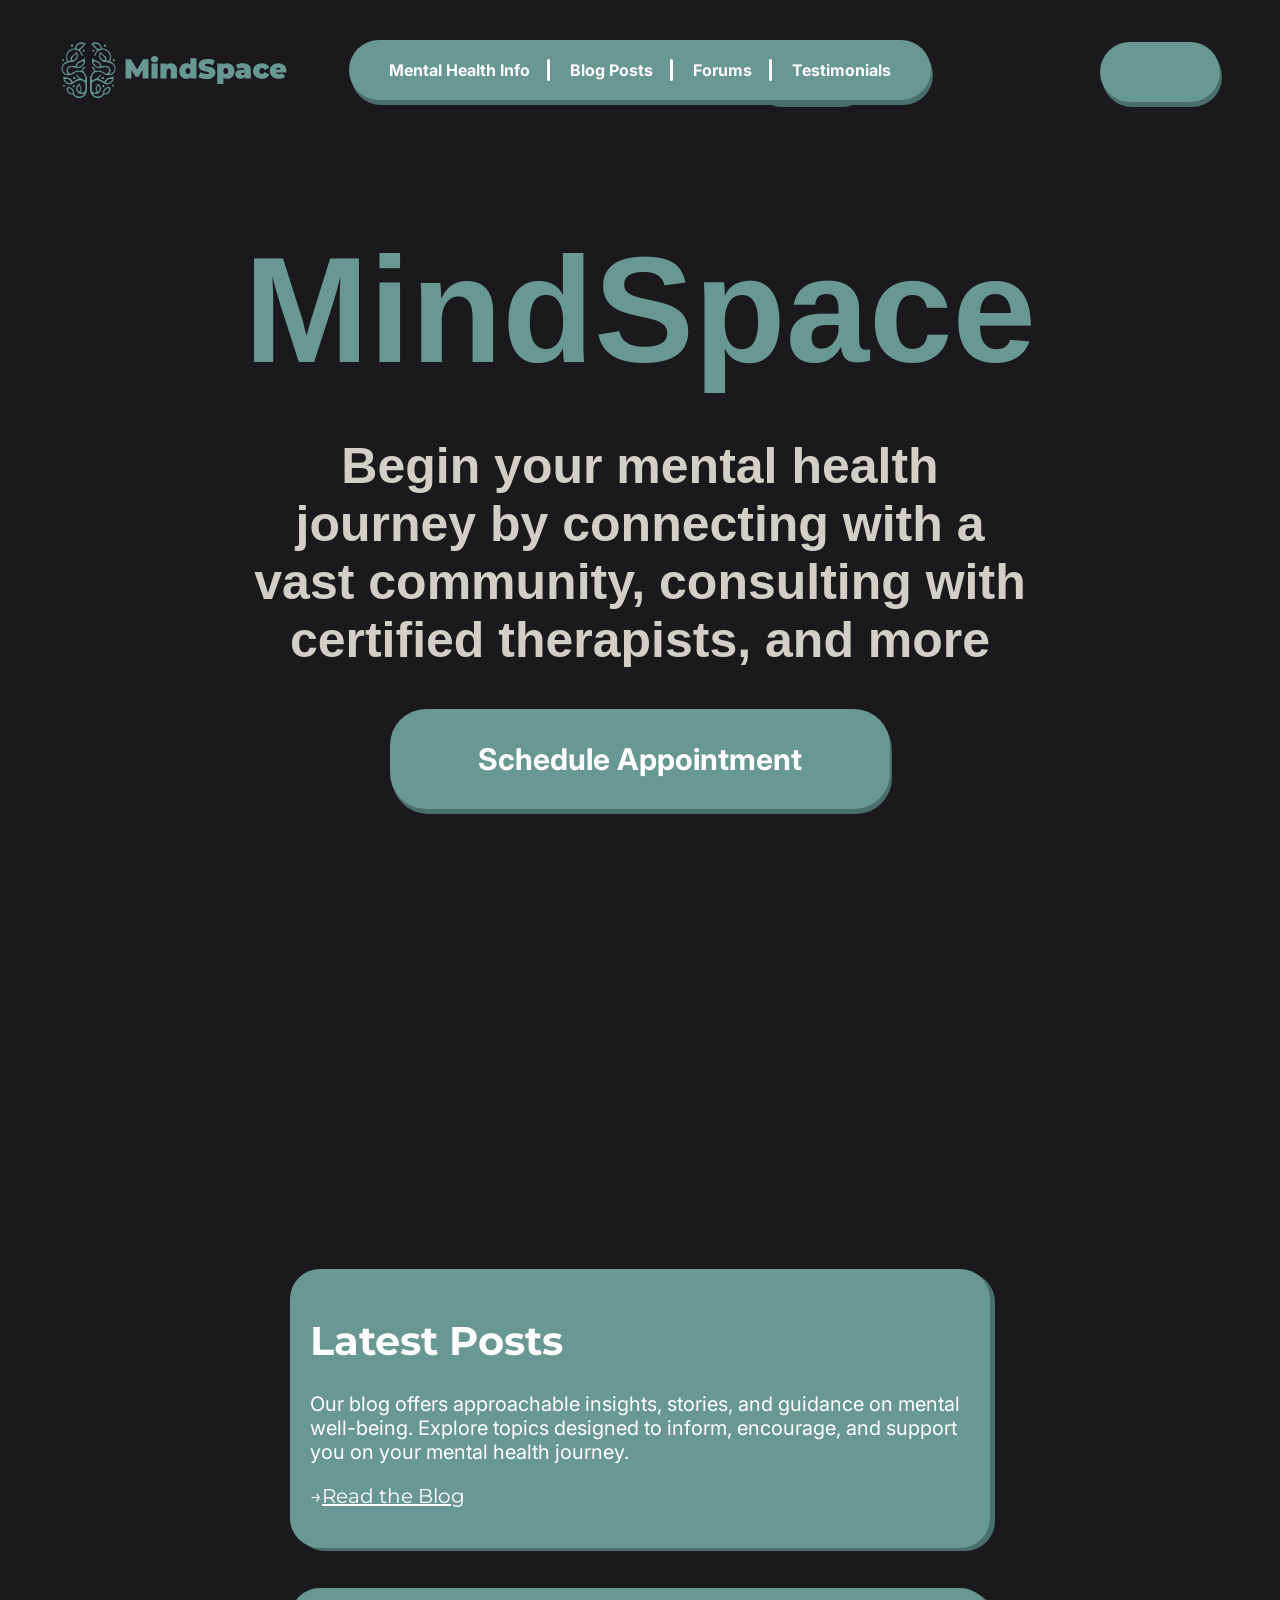
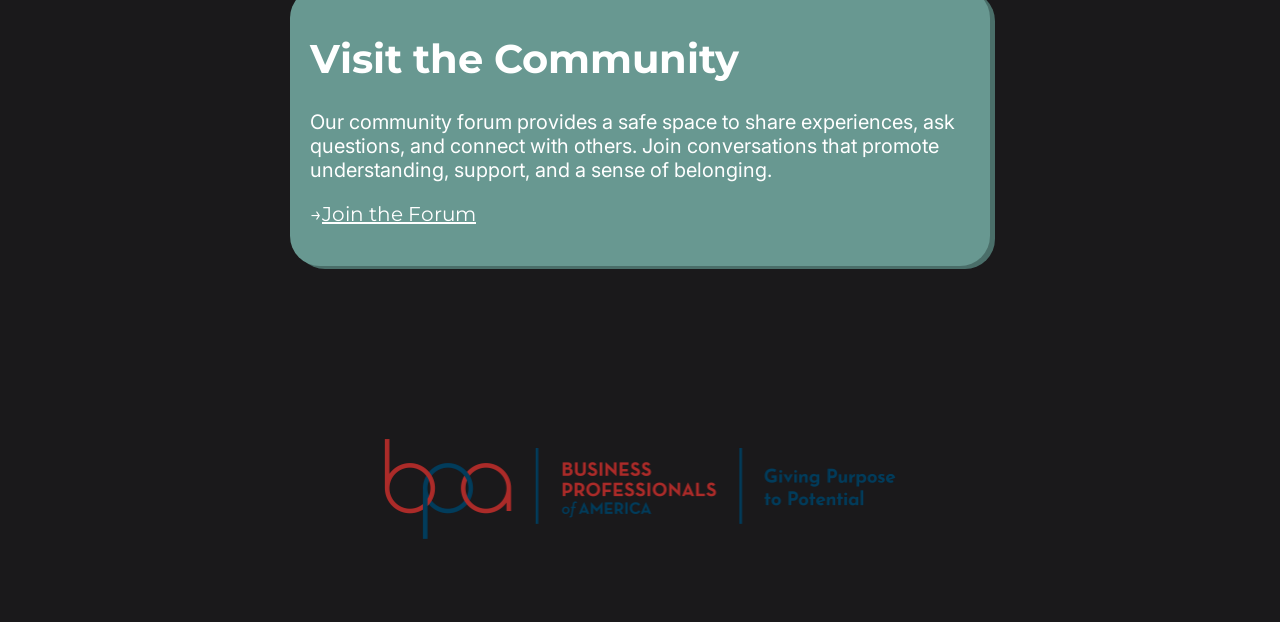
==== index.html @ 82e60f38 "Finished Website" ====
<!DOCTYPE html>
<html lang="en">
<head>
    <meta charset="UTF-8">
    <title id>MindSpace</title>
    <link rel="icon" href="assets/mindspace-logo.PNG" type="image/png">
    <link rel="stylesheet" href="css/theme.css">
    <link rel="stylesheet" href="css/main.css">
<link rel="preconnect" href="https://fonts.googleapis.com">
<link rel="preconnect" href="https://fonts.gstatic.com" crossorigin>
<link href="https://fonts.googleapis.com/css2?family=Inter:ital,opsz,wght@0,14..32,100..900;1,14..32,100..900&family=Montserrat:ital,wght@0,100..900;1,100..900&display=swap" rel="stylesheet">
</head>
<body>
    <header>
    <div class="header-wrapper">
        <div class="logo-wrapper">
        <a class="logo" href="index.html" ><img src="assets/logo-withtname.svg"></a>
        </div>
        <div class="nav-wrapper">
            <nav class="navbar">
                <ul>
                    <li><a href="pages/mental-health-info.html">Mental Health Info</a></li>
                    <li><a href="pages/blogs.html">Blog Posts</a></li>
                    <li><a href="pages/forums.html">Forums</a></li>
                    <li><a href="pages/testimonials.html">Testimonials</a></li>
                </ul>
            </nav>
        </div>
        <div class="login-btn-wrapper">
            <a href="pages/login.html" class="login-direct">Login</a>
        </div>
        <div class="login-btn-wrapper">
        </div>
        <div class="hamburger">
            <span></span>
            <span></span>
            <span></span>
        </div>
        <div class="overlay-menu">
            <ul>
                <li><a href="pages/mental-health-info.html">Mental Health Info</a></li>
                <li><a href="pages/blogs.html">Blog Posts</a></li>
                <li><a href="pages/forums.html">Forums</a></li>
                <li><a href="pages/testimonials.html">Testimonials</a></li>
            </ul>
        </div>
    </div>
    </header>
</body>
<div class="hero">
    <h1 class="cname obj">
        MindSpace
    </h1>
    <h3 class ="obj" id="description1">
        Begin your mental health journey by connecting with a vast community, consulting with certified therapists, and more
    </h3>
    <div class="schedule-wrapper obj">
        <a href="pages/schedule.html" class="schedule-button">Schedule Appointment</a>
    </div>
    <div class="additionalinfo">
        <div class="box obj">
            <h1 class="hpbox-header">
                Latest Posts
            </h1>
            <p class="hpbox-text">
                Our blog offers approachable insights, stories, and guidance on mental well-being. Explore topics designed to inform, encourage, and support you on your mental health journey.
            </p>
            <p class="hpbox-linkmsg">
                →<a class="hpbox-link" href="pages/blogs.html">Read the Blog</a>
            </p>
        </div>
        <div class="box obj">
            <h1 class="hpbox-header">
                Visit the Community
            </h1>
            <p class="hpbox-text">
                Our community forum provides a safe space to share experiences, ask questions, and connect with others. Join conversations that promote understanding, support, and a sense of belonging.            </p>
            <p class="hpbox-linkmsg">
                →<a class="hpbox-link" href="pages/forums.html">Join the Forum</a>
            </p>
        </div>
    </div>
    <img id="bpalogo" src="assets/bpalogo.png">
</div>
<script src="js/smooth-scroll.js">
</script>

</html>
---- css/theme.css ----
:root{
    --primary-color: #689891;
    --secondary-color: #4a6e69;
    --black: #1a191b;
    --white: #ffffff;
    --grey: #d1cfc6;
}

:root{
    --font-main: 'Montserrat', sans-serif;
    --font-secondary: 'Inter', sans-serif;
}
---- css/main.css ----
.overlay-menu{
    display:none;
}
html {
    scroll-behavior: smooth;
    -webkit-overflow-scrolling: touch;
}

.hamburger{
    display:none;
}
body {
    background-color: #1a191b;
    margin: 0;
    padding: 0;
}
.header-wrapper{
    align-content: center;
    align-items: center;
    justify-content: space-between;
    display: flex;
    margin: 40px 60px;
}
.nav-wrapper{
    width: fit-content;
}
.login-btn-wrapper{
    display:flex;
    flex-wrap: wrap;
    background: #689891;
    box-shadow: #4a6e69 2px 5px;
    border-radius: 36px;
    border: none;
    font-family: "Inter", sans-serif;
    font-weight: Bold;
    align-content: center;
    justify-content: center;
    font-size: 15px;
    height: 60px;
    width: 120px;
}
.login-direct{
    display: inline;
    text-decoration: none;
    color: white;
    align-items: center;
}
.navbar ul li:not(:last-child)::after {
    content: "";
    position: absolute;
    right: 0;
    top: 50%;
    transform: translateY(-50%);
    height: 22px;
    width: 3px;
    background-color: white;
    border-radius: 2px;
}
.navbar{
    background: #689891;
    position: fixed;
    left: 50%; 
    top: 40px;
    transform: translatex(-50%);
    border-radius: 36px;
    box-shadow: #4a6e69 2px 5px;
    height: 60px;
    align-content: center;
}
.navbar ul {
    display: flex;
    list-style: none;
    gap: 0;  
    padding: 0 20px;                
}
.navbar ul li a {
    text-decoration: none;
    color: white;
    font-family: "Inter", sans-serif;
    font-style: normal;
    font-weight: Bold;
    transition: color 0.3s ease;
}
.navbar ul li {
    position: relative;
    padding: 0 20px; /* spacing between text & divider */
}
.navbar ul li a:hover {
    color: white;             
}

.overlay-menu ul li {
    opacity: 0;
    transform: translateY(20px);
    transition: all 0.3s ease;
}

.overlay-menu.active ul li {
    opacity: 1;
    transform: translateY(0);
}

.overlay-menu.active ul li:nth-child(1) { transition-delay: 0.1s; }
.overlay-menu.active ul li:nth-child(2) { transition-delay: 0.2s; }
.overlay-menu.active ul li:nth-child(3) { transition-delay: 0.3s; }
.overlay-menu.active ul li:nth-child(4) { transition-delay: 0.4s; }
.overlay-menu.active ul li:nth-child(5) { transition-delay: 0.5s; }
.overlay-menu.active ul li:nth-child(6) { transition-delay: 0.6s; }

.logo-wrapper{
    display: flex;
}
.logo img{
    display: inline;
    width: fit-content;
    height: 60px;
    left: 10px;
    z-index: 1000;
}
p{
    color: white;
    font-family: "Inter", sans-serif;
}
.hero{
    margin: 100px 250px 50px;
    text-align: center;
    justify-content: center;
    display: flex;
    flex-direction: column;
    align-items: center;

}
.cname{
    font-family: "Montserrat", sans-serif;
    color:#689891;
    font-size: 150px;
    margin: 20px 0;
}

#description1{
    font-family: "Montserrat", sans-serif;
    color:#d1cfc6;
    font-size: 50px;
    margin: 20px 0;
}
.schedule-wrapper{
    display:flex;    
    flex-wrap: wrap;
    background: #689891;
    box-shadow: #4a6e69 2px 5px;
    border-radius: 36px;
    margin: 20px 0;
    border: none;
    font-family: "Inter", sans-serif;
    font-weight: Bold;
    align-content: center;
    justify-content: center;
    font-size: 30px;
    height: 100px;
    width: 500px;
}
.schedule-button{
    display: inline;
    text-decoration: none;
    color: white;
    align-items: center;
}










#login{
    display: flex;
    justify-content: center;
    align-items: center;
    height: 100vh;
}
.login-wrapper{
    width: fit-content;
    height: fit-content;
    padding: 30px 50px 50px 50px;
    background-color: #292929;
    border-radius: 36px;
    box-shadow: black 5px 4px;
    display:flex;
    flex-direction: column;
    justify-content: center;
    align-items: center;
  /* ← STACKS everything vertically */
}
.backbutton-wrapper{
    display:flex;
    width: 100%;
    align-items: center;
    justify-content: flex-start;
    color: white;}
.back-btn{
    background: none;
    border: none;
    color: white;
    font-family: "Montserrat", sans-serif;
    font-weight:bolder;
    font-size: 20px;
    align-items: center;
    display:inline-flex;
    gap: 5px;
}
.login-arrow{
    color:green;
    background-color: transparent;
    border: none;
}

#wlcmsg{
    color:white;
    font-family: "Montserrat", sans-serif;
    font-weight: 900;
    font-optical-sizing: auto;
    font-weight: 900;
    font-style: normal;
    font-size: 60px;
    margin: 0;
    color:white;
}
.info{
    display:flex;
    flex-direction: column;
    align-items: center;
    margin: 0 0 10px 0;
}
.info p{
    font-family: "Montserrat", sans-serif;
    color:white;
    font-size: 20px;
    font-weight: normal;
    margin: 0;
}
.info a{
    text-decoration: none;
    font-family: "Montserrat", sans-serif;
    color:white;
}
.info a:hover{
    color: #689891;
}

.login-logo{
    width: 160px;        /* size of your black square */
    height: 160px;
    background:#202020;
    display: flex;
    justify-content: center;
    align-items: center;
    border-radius: 12px;    /* optional, remove for a perfect square */
    margin: 0 0;
}
#login-logo{
    width: 80%; 
}
.textbox{
    color: white;
    background-color:#1a191b;
    border: 0.5px solid white;
    font-size: 12px;
    margin: 10px 0;
    width:360px;
    border-radius: 20px;
    padding: 20px;
}
.text-fields{
}
.login-button{
    width: 100%;
}
.login-btn{
    margin: 10px 0 20px 0;
    border: none;
    background-color:#689891;
    font-family: "Montserrat", sans-serif;
    color: white;
    font-weight: Bold;
    font-size: 20px;
    padding: 15px 20px;
    width: 400px;
    border-radius: 20px;
}
.login-options{
    display:flex;
    width: 60px;     /* container stays stable */
    height: 60px;
    gap: 20px;
    justify-content: center;
    align-items: center;
    margin: 5px 0;
}
.login-option-img {
    background-color: #1a191b;
    
    padding: 20px;
    display:flex;  /* perfect size */
    height: fit-content;
    border: 0.5px solid white;
    cursor: pointer;
    transition: transform .2s;
    width: 80px;     /* ← consistent icon size */
    height: 30px;  
    object-fit: contain;
    border-radius:20px;
}

.login-option-img:hover {
    transform: scale(1.1);
}
.cname{
    font-family: "Monsterrat", sans-serif;
    color:#689891;
    font-size: 150px;
    margin: 20px 0;
}

#description1{
    font-family: "Monsterrat", sans-serif;
    color:#d1cfc6;
    font-size: 50px;
    margin: 20px 0;
}
.schedule-wrapper{
    display:flex;    
    flex-wrap: wrap;
    background: #689891;
    box-shadow: #4a6e69 2px 5px;
    border-radius: 36px;
    margin: 20px 0;
    border: none;
    font-family: "Inter", sans-serif;
    font-weight: Bold;
    align-content: center;
    justify-content: center;
    font-size: 30px;
    height: 100px;
    width: 500px;
}
.schedule-button{
    display: inline;
    text-decoration: none;
    color: white;
    align-items: center;
}










.disorder{
    display: flex;
    justify-content: center;
    position: relative;
    align-items: center;
    width: 100%;
    margin: 20px 0 50px 0;
    overflow: hidden;
}
.disorder-wrapper{
    display: none;
    pointer-events: none;
    opacity: 0;
    background: #689891;
    box-shadow: #4a6e69 2px 5px;
    border-radius: 36px;
    padding: 40px 60px;
    max-width: 900px;
    min-width: 500px;
    transform: translateY(20px);
    transition: opacity 1s ease, transform 0.6s ease;
    position: absolute;
}
.disorder-wrapper h1{
    font-family: "Monsterrat", sans-serif;
    font-weight: 400;
    color: #ffffff;
    font-size: 60px;
    text-align: center;
    margin:0;
    text-shadow:#4a6e69 5px 3px;
}
.disorder-wrapper p{
    font-family: "Inter", sans-serif;
    font-weight: Bold;
    font-size: 30px;
    text-shadow:#4a6e69 2px 1px;
}

.disorder-wrapper.active {
    display: block;
    opacity: 1;
    transform: translateY(0);
    pointer-events: none;
    position: relative; /* bring active box into normal flow */
}



.navigation-disorder{
    display:flex;
    flex-direction: column;
    align-items: center; 
    margin: 0 120px 0 0;
}

.arrow {
    display: inline;
    font-size: 150px;
    cursor: pointer;
    user-select: none;
    padding: 20px;
    color: #4a6e69;
}
.arrow:hover {
    color: #ffffff;
}
.dots {
    display: flex;
    flex-direction: column; /* stack vertically */
    align-items: center;
    gap: 15px;              /* space between dots */
}


.dot {
    width: 30px;
    height: 30px;
    background: gray;
    display: inline-block;
    border-radius: 50%;
    margin: 5px;
    transition: background 0.3s ease;
    cursor: pointer;
}

.dot.active {
    background: white;
}
.arrow {
    cursor: pointer;
    user-select: none;
}
.Bold{
    font-weight: Bold;
}
.cname{
    font-family: "Monsterrat", sans-serif;
    color:#689891;
    font-size: 150px;
    margin: 20px 0;
}

#description1{
    font-family: "Monsterrat", sans-serif;
    color:#d1cfc6;
    font-size: 50px;
    margin: 20px 0;
}
.schedule-wrapper{
    display:flex;    
    flex-wrap: wrap;
    background: #689891;
    box-shadow: #4a6e69 2px 5px;
    border-radius: 36px;
    margin: 20px 0;
    border: none;
    font-family: "Inter", sans-serif;
    font-weight: Bold;
    align-content: center;
    justify-content: center;
    font-size: 30px;
    height: 100px;
    width: 500px;
}
.schedule-button{
    display: inline;
    text-decoration: none;
    color: white;
    align-items: center;
}
.box{
    background: var(--primary-color);
    box-shadow: 5px 3px var(--secondary-color);
    border-radius: 30px;
    padding: 20px;
    margin: 40px;
}
.additionalinfo{
    margin-top: 400px;
    margin-bottom: 100px
}
.hpbox-header{
    color: var(--white);
    font-family: var(--font-main);
    font-size: 40px;
    text-align: left;
}
.hpbox-text{
    color: var(--white);
    font-family: var(--font-secondary);
    font-size: 20px;
    text-align: left;
}
.hpbox-linkmsg{
    color: var(--white);
    font-family: var(--font-main);
    font-size: 20px;
    text-align: left;
}
.hpbox-link{
    text-decoration: underline;
    color: var(--white);
}
/* One animation, full lifecycle */
@keyframes scrollFade {
  0% {         /* before entering */
    opacity: 0;
    scale: 0.5;
  }

  30% {        /* fully appeared */
    opacity: 1;
    scale: 1;
  }

  70% {        /* still visible */
    opacity: 1;
    scale: 1;
  }

  100% {       /* exiting viewport */
    opacity: 0;
    scale: 0.5;
  }
}

.obj {
  animation: scrollFade linear both;
  animation-timeline: view();     /* uses scroll position */
  animation-range: entry 0% exit 100%;
}
#testimonials-container{
    margin:0!important;
}

.carousel{
    margin:20px auto;
    width: 100%;
    display: flex;
    overflow-x: auto;
}
.carousel::-webkit-scrollbar{
    display: none;
}
.group{
    display: flex;
    justify-content: center;
    align-items: center;
    gap: 1em;
    animation: spin-right 20s infinite linear;
    padding-right: 1em;
    padding-bottom: 1em;
}
.group2{
    display: flex;
    justify-content: center;
    align-items: center;
    gap: 1em;
    animation: spin-left 20s infinite linear;
    padding-right: 1em; 
    padding-bottom: 1em;
}
.card{
    background: #689891;
    box-shadow: #4a6e69 2px 5px;
    flex: 0 0 5em;
    height: 5em;
    padding: 1em;
    font-size: 3rem;
    border-radius: 1em;  
    text-align: left;
    align-content: center;
    color: white;
    display: flex;
    justify-content: space-between; 
    flex-direction: column;
}
@keyframes spin-right{
    from {translate: 0;}
    to {translate: -100%;}
}
@keyframes spin-left{
    from {translate: -100%;}
    to {translate: 0;}
}

.card p{
    font-size: 0.3em;  
    margin: 0;
    text-align: left;
    color: white;
    text-overflow: ellipsis; 
    flex: 1; 
}
.card h1{
    font-size: 0.2em;
    text-align: left;
    margin: 0;
}
#quote{
    font-size: 2em;         
    line-height: 1;
    font-family: "Montserrat", sans-serif;
}

.card > span {
    display: flex;          
    align-items: center;
    margin: 0.2em 0.2em 0.2em 0;
    font-family: "Inter", sans-serif;
    gap: 0.2em;
    text-align: left;
    justify-content: left;
}
.card > span img.profile-testimonial {
    width: 0.5em;
    height: 0.5em;
    border-radius: 50%; 
    flex-shrink: 0;
}
.card > span span {
    display: flex;
    flex-direction: column;
    justify-content: center;
}

.card > span span h1 {
    font-size: 0.3em;
    margin: 0;
}

.card > span span p {
    font-size: 0.2em;
    margin: 0;
    color: #ccc; 
}
.profile-testimonial{
    max-width: 4em;
    height: auto;
}
#kmini{
    width: fit-content;
}
/* =========================
   USER INFO (THREAD / REPLY)
========================= */
.forums-entry-userinfo,
.forums-post-userinfo {
    display: flex;
    align-items: center;
    gap: 1em;
    margin-bottom: 1em;
}

.forums-pfp,
.forums-post-pfp {
    width: 3em;
    height: 3em;
    border-radius: 50%;
    object-fit: cover;
    flex-shrink: 0;
}

.forums-user-details,
.forums-post-details {
    display: flex;
    flex-direction: column;
    justify-content: center;
    font-family: "Inter", sans-serif;
    font-size: 0.9em;
}

.forums-username {
    font-size: 1rem;
    margin: 0;
    color: white;
}

.forums-time,
.forums-post-time {
    font-size: 0.8em;
    color: #aaa;
    margin: 0;
}

/* =========================
   LAYOUT
========================= */
.hero-forums {
    background-color:#689891;
    padding: 30px 60px;
    border-radius: 30px;
    width: 70%;
    margin: 5em auto;
    font-family: "Inter", sans-serif;
    font-size: 0.9em;
    box-shadow: #4a6e69 2px 5px;

}
.hero-forums h1{
    font-size: 4em;
    color: white;
    margin: 0;
}
.hero-forums ul{
    font-size: 2em;
    color: white;
    margin: 0;
}
.hero-forums h2{
    font-size: 1em;
    color: white;
    margin: 2px 10px 0 10px;
}
.hero-forums h3{
    font-size: 2em;
    color: white;
    margin: 0;
}
.hero-forums p{
    font-size: 2em;
    color: white;
    margin: 1em;
}

.hero-forums p, .hero-forums .comment-item {
    font-size: 2em;
    font-family: "Inter", sans-serif;
    color: white;
}


.hero-forums a {
    margin: 0;
    text-decoration: none; /* removes underline */
    color: inherit;         /* optional: keeps the text color same as parent */
}
.hero-forums-general{
    margin: 100px 200px;
}


/* Optional: change color on hover */
.hero-forums a:hover {
    transition: 200ms;
    color:black; /* or any color you like */
    text-decoration: none;
}
.thread-item{
    background-color:#689891;
    padding: 30px 60px;
    margin: 20px;
    list-style: none;
    text-decoration: none;
    border-radius: 30px;
    font-family: "Inter", sans-serif;
}
.thread-item a{ 
    font-family: "Inter", sans-serif;
    list-style-type: none;
    text-decoration: none;
    color: white;
}
#threads-list a:hover {
    color:#4a6e69; /* or any color you want for hover */
    text-decoration: none;
}
.comment-item{
    margin: 0;
    font-size: 0.5em;
    font-family: "Inter", sans-serif;
    color: white;
    list-style: none;
}
.hero-forums h3 {
    font-size: 1.5rem; /* smaller than default h2 */
    font-weight: normal; /* optional: make it lighter */
    margin: 0.5em 0;
}

.hero-forums p {
    margin-left: 10px;
    font-size: 0.9rem; /* smaller than default paragraph */
    line-height: 1.4;  /* optional: improves readability */
    margin: 2em 0 1em 0;
}
.toast {
  visibility: hidden; /* hidden by default */
  min-width: 250px;
  background-color: #ff4d4f;
  color: white;
  text-align: center;
  border-radius: 8px;
  padding: 12px;
  position: fixed;
  bottom: 30px;
  left: 50%;
  transform: translateX(-50%);
  font-family: "Inter", sans-serif;
  z-index: 1000;
  opacity: 0;
  transition: opacity 0.3s ease, visibility 0.3s ease;
}

.toast.show {
  visibility: visible;
  opacity: 1;
}


.forums-entry {
    background-color: #292929;
    border-radius: 3em;
    padding: 3em;
    display: flex;
    flex-direction: column;
    gap: 1.5em;
}

.forums-entry-coloumn {
    display: flex;
    flex-direction: row;
    gap: 2em;
    justify-content: flex-start;
}

.forums-textbox-container {
    flex: 1;
}

/* =========================
   INPUTS
========================= */
.forums-textbox {
    width: 100%;
    min-height: 4em;
    max-height: 30em;
    resize: none;

    background-color: #1a191b;
    color: white;
    border: 1px solid #444;
    border-radius: 1.5em;
    padding: 1.25em;

    font-family: "Inter", sans-serif;
    font-size: 0.9em;
    box-sizing: border-box;
}

/* =========================
   POSTS / THREADS / REPLIES
========================= */
.forums-post-wrapper {
    margin-top: 3em;
}

.forums-comments {
    display: flex;
    flex-direction: column;
}

.forums-comment {
    background-color: #292929;
    border-radius: 2em;
    padding: 3em;
    position: relative;
}

/* Reply connector line */
.forums-comment::before {
    content: "";
    position: absolute;
    left: -2.5em;
    top: -2.5em;
    width: 2em;
    height: 7.5em;
    border-left: 2px solid #555;
    border-bottom: 2px solid #555;
    border-bottom-left-radius: 6px;
}

.forums-post-content {
    margin: 1em 0;
}

/* =========================
   ACTION BUTTONS
========================= */
.forum-entry-actions,
.forums-post-actions {
    display: flex;
    gap: 1em;
    align-items: center;
}

.forums-postbutton {
    margin-left: auto;
    display: flex;
    align-items: center;
}

.action-btn {
    display: flex;
    align-items: center;
    gap: 0.3em;
    background: #292929;
    color: white;
    border: none;
    border-radius: 0.5em;
    padding: 0.5em 1em;
    cursor: pointer;
    font-family: "Inter", sans-serif;
    font-size: 0.9em;
    transition: background 0.2s ease;
}

.action-btn:hover {
    background: #3f3f3f;
}

.action-btn-img {
    max-width: 2em;
    pointer-events: none;
}

/* =========================
   DIVIDERS
========================= */
.post-divider {
    border: none;
    border-top: 1px solid #555;
    margin: 1em 0;
}

/* =========================
   COMMENT INPUT
========================= */
.comment-input {
    background-color: #292929;
    margin: 3em 0;
    padding: 3em;
    border-radius: 3em;
}

.comment-input textarea {
    width: 100%;
    resize: none;
    background: #1a191b;
    color: white;
    border-radius: 1em;
    padding: 1em;
}

.hidden {
    display: none;
}

/* =========================
   ICON ROTATIONS
========================= */
#submit-forum-post-arrow,
#submit-comment-post-arrow {
    transform: rotate(90deg);
    background: transparent;
    border: none;
}

/* =========================
   MISC
========================= */
#forums-action-btn-image {
    font-family: "Inter", sans-serif;
    font-size: 1.25em;
    color: #aaa;
}
.world-map{
    position: absolute;
    top: 0;
    left: 0;
    width: max-content;
    height: max-content;
    min-height: none;
    display: flex;
    justify-content: center;
    align-items: center;
    pointer-events: none;
}
.world-map svg{
    width: 90vw;
    height: 60vw;
}
path {
    fill: white!important;
    stroke: #202020;
    transition: fill 0.2s; /* explicitly say "fill" */
    cursor: pointer;       /* optional: shows pointer on hover */
    pointer-events: all;  
}
.hotline-container h1{
    color: white;
    font-family: "Inter", sans-serif;
    font-size: 5em;
}
.hotline-container p{
    color: white;
    font-family: "Inter", sans-serif;
    font-size: 3em;
}

path:hover {
    fill: #4a6e69!important;
}
.side-panel{
    position: fixed;
    background-color:#292929;
    padding: 2em;
    top: 0;
    left: -40em;
    width: 100%;
    max-width: 30em;
    height: 100vh;
    transition: 
        600ms cubic-bezier(0.77, 0, 0.18, 1);
    overflow: scroll;
    z-index: 1;
    text-align: left!important;
}
.side-panel-container{
    padding-block: 2em;
    transition: 200ms ease-out;
}
.side-panel-open{
    left:0;
}
.hide{
    opacity:0;
}
.side-panel-close-btn{
    position:absolute;
    top:0;
    right: 0;
    width: 5em;
    height: 5em;
    border: none;
    background-color: #4a6e69;
    color: white;
    transition: 100ms;
    cursor: pointer;
}
.loading{
    position: absolute;
    top: 50%;
    left: 50%;
    transform: translate(-50%, -50%);
    pointer-events: none;
    user-select: none;
    transition: 200ms;
}
.side-panel-close-btn i{
    font-size: 2em;
}
.close-btn:hover{
    background-color:#689891;
}
.side-panel .hotline-container > ul{
    margin-top: 2em;
    color: white;
    font-family: "Inter", sans-serif;
    font-size: 1.5em;
    list-style: none;
}
.side-panel .hotline-container > ul > li{
    margin-bottom: 2em;
}
.side-panel li{
    margin-bottom: 1em;
    font-size: 1.2em;
}
.side-panel ul ul{
    margin-top: 1em;
    font-size: 0.7em;
    list-style: circle;
    padding-left: 2em;
}
.side-panel strong{
    color:#4a6e69;
}
button:disabled{
    background-color: #1d1a20;
    border: 1px #443d4b solid;
    cursor:default;
}
#bpalogo{
    width: 80%

}
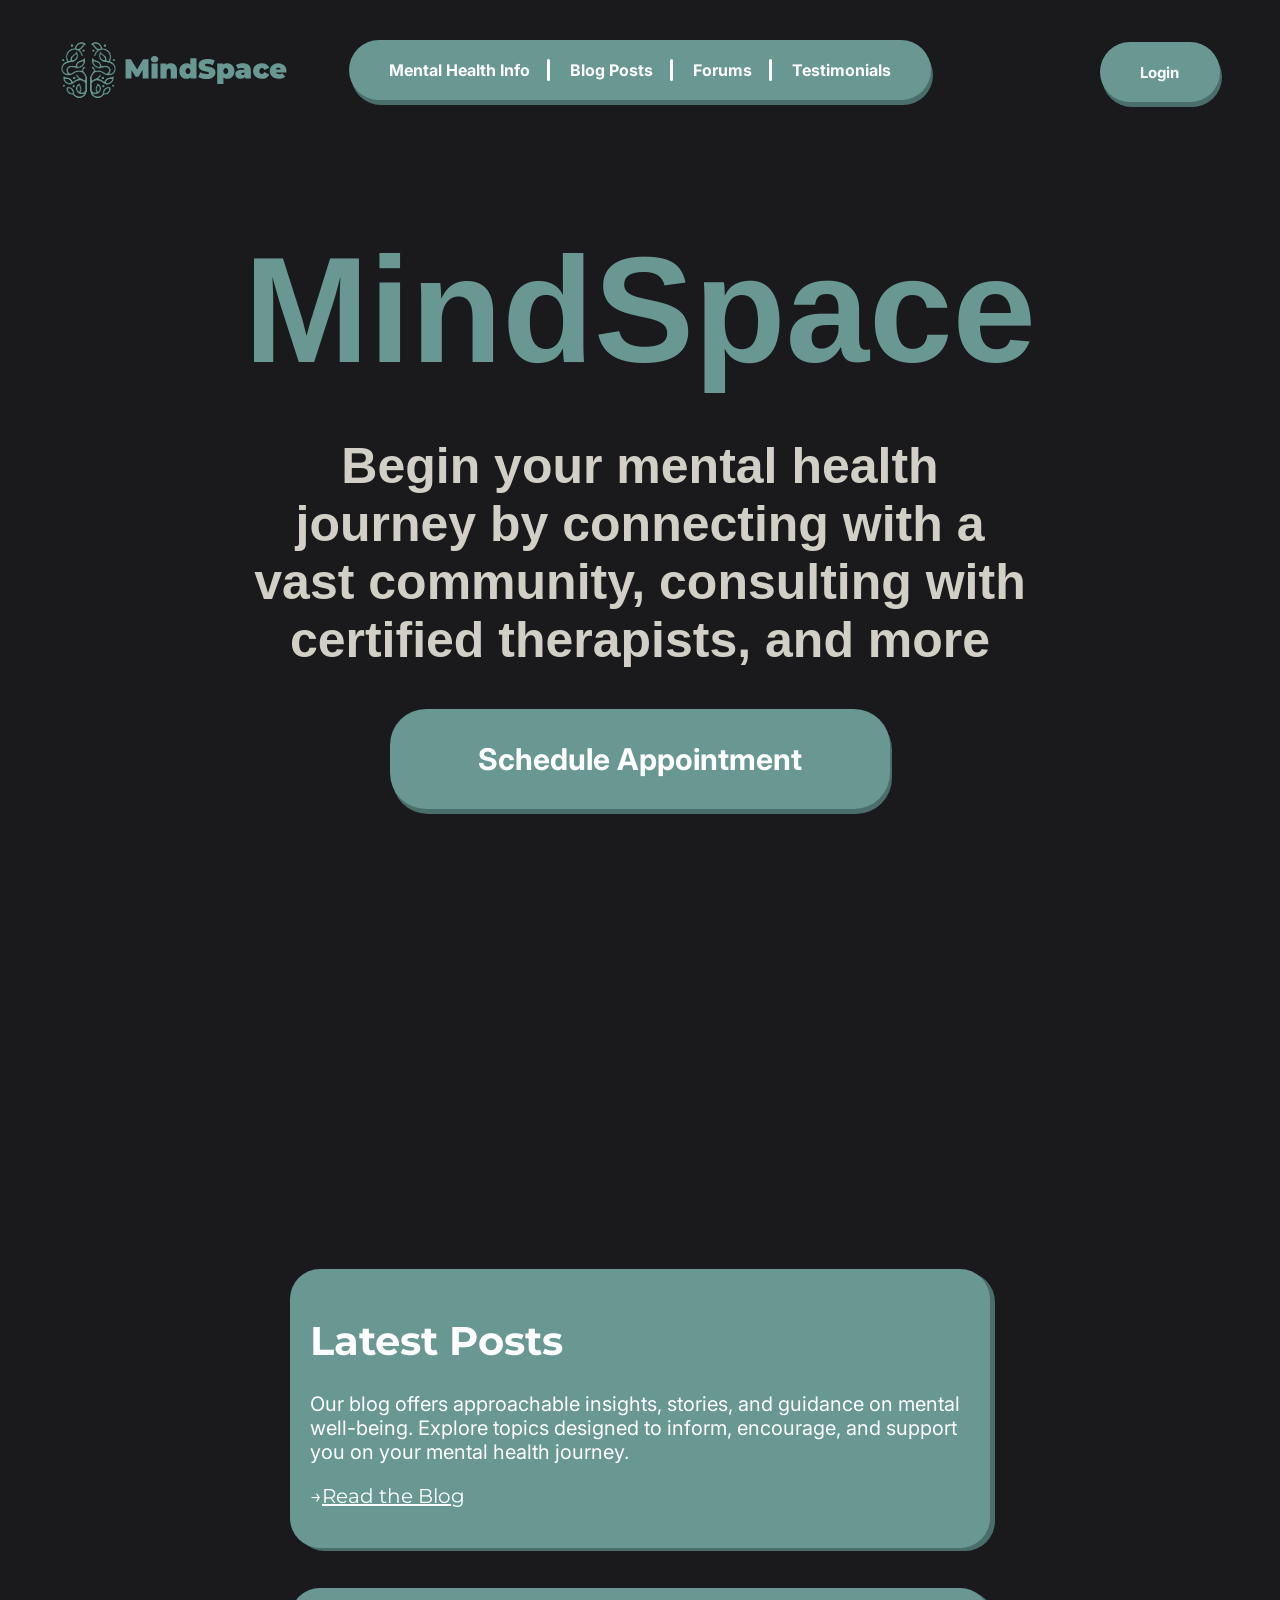
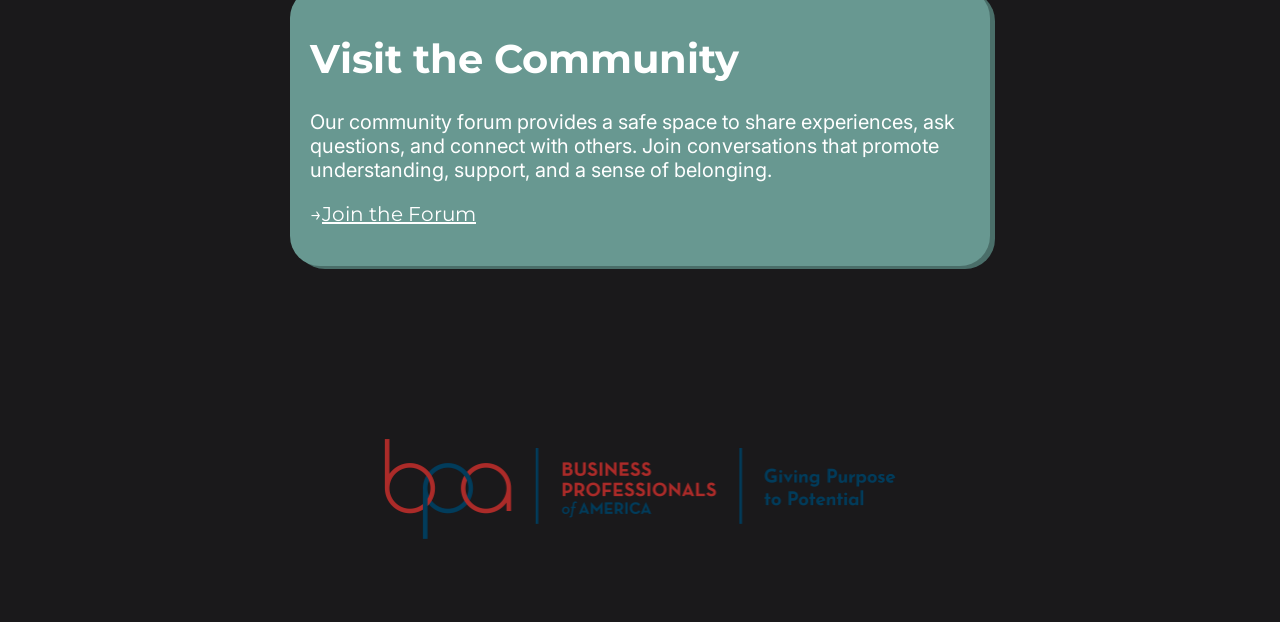
==== commit 6cae2f61: "Fixed login btn" ====
--- a/index.html
+++ b/index.html
@@ -29,8 +29,7 @@
         <div class="login-btn-wrapper">
             <a href="pages/login.html" class="login-direct">Login</a>
         </div>
-        <div class="login-btn-wrapper">
-        </div>
+
         <div class="hamburger">
             <span></span>
             <span></span>
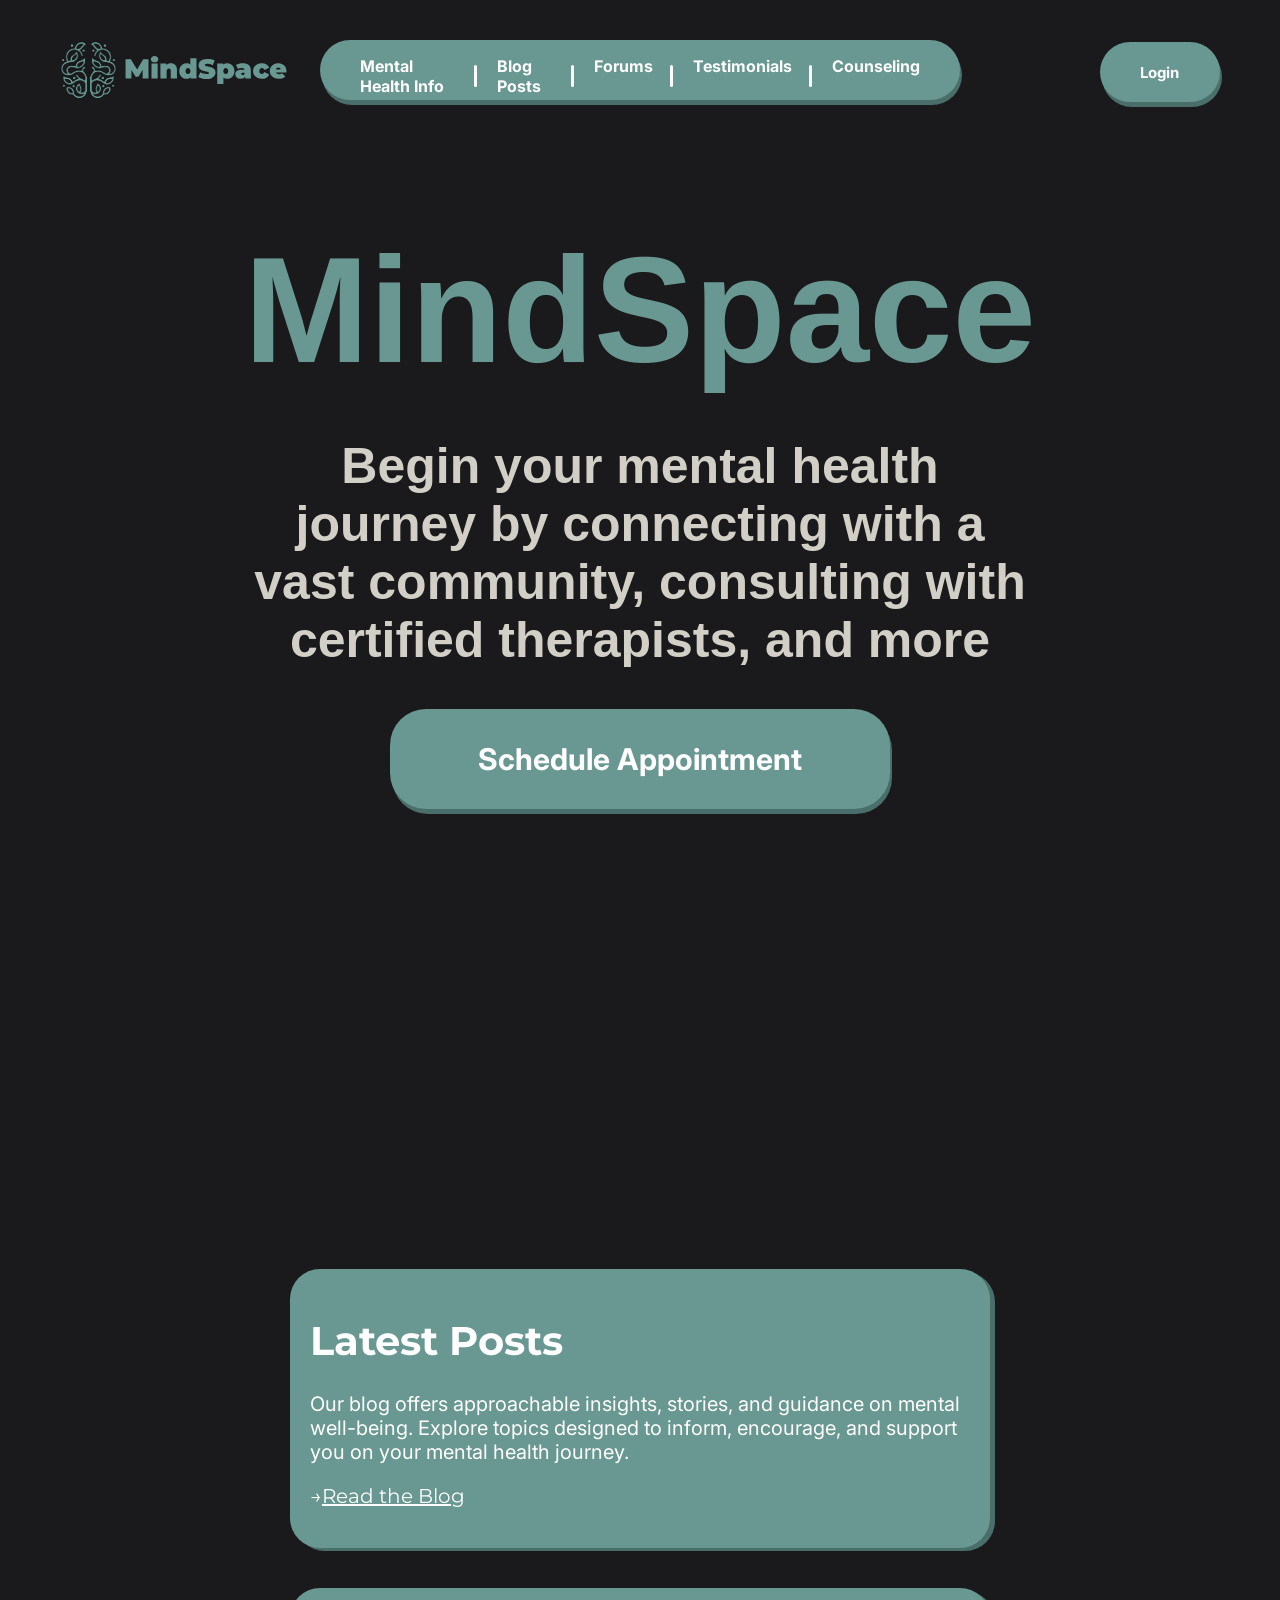
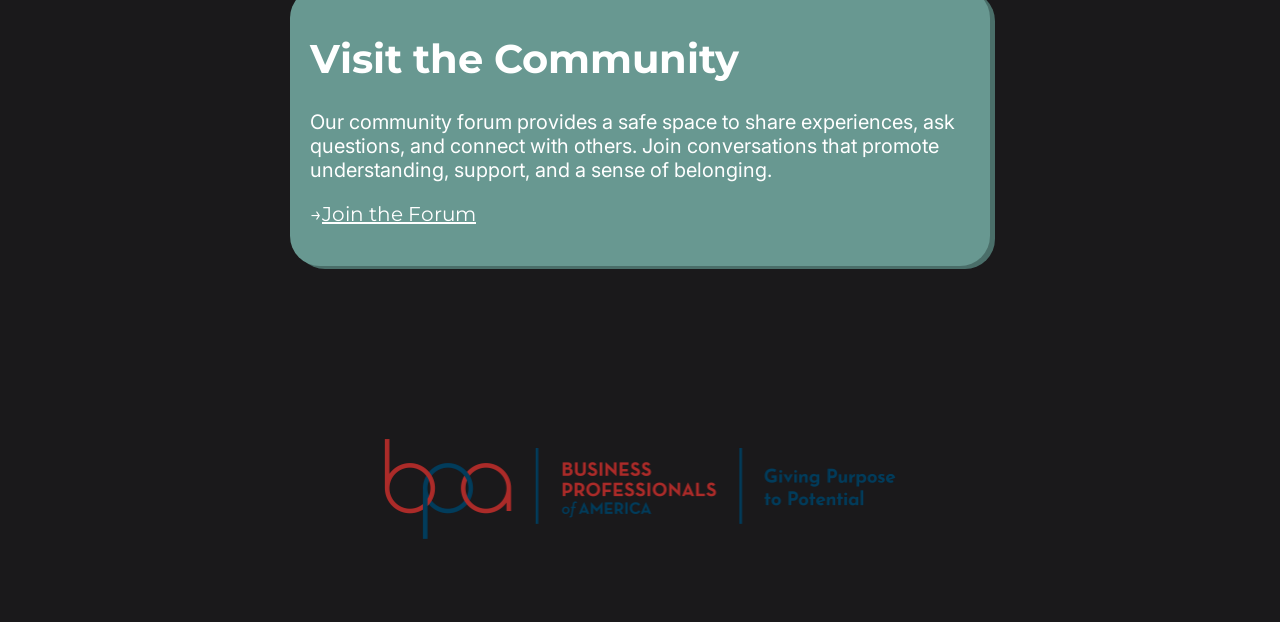
==== commit 532864d1: "therapy" ====
--- a/index.html
+++ b/index.html
@@ -23,6 +23,7 @@
                     <li><a href="pages/blogs.html">Blog Posts</a></li>
                     <li><a href="pages/forums.html">Forums</a></li>
                     <li><a href="pages/testimonials.html">Testimonials</a></li>
+                    <li><a href="https://www.therapynotes.com">Counseling</a></li>
                 </ul>
             </nav>
         </div>
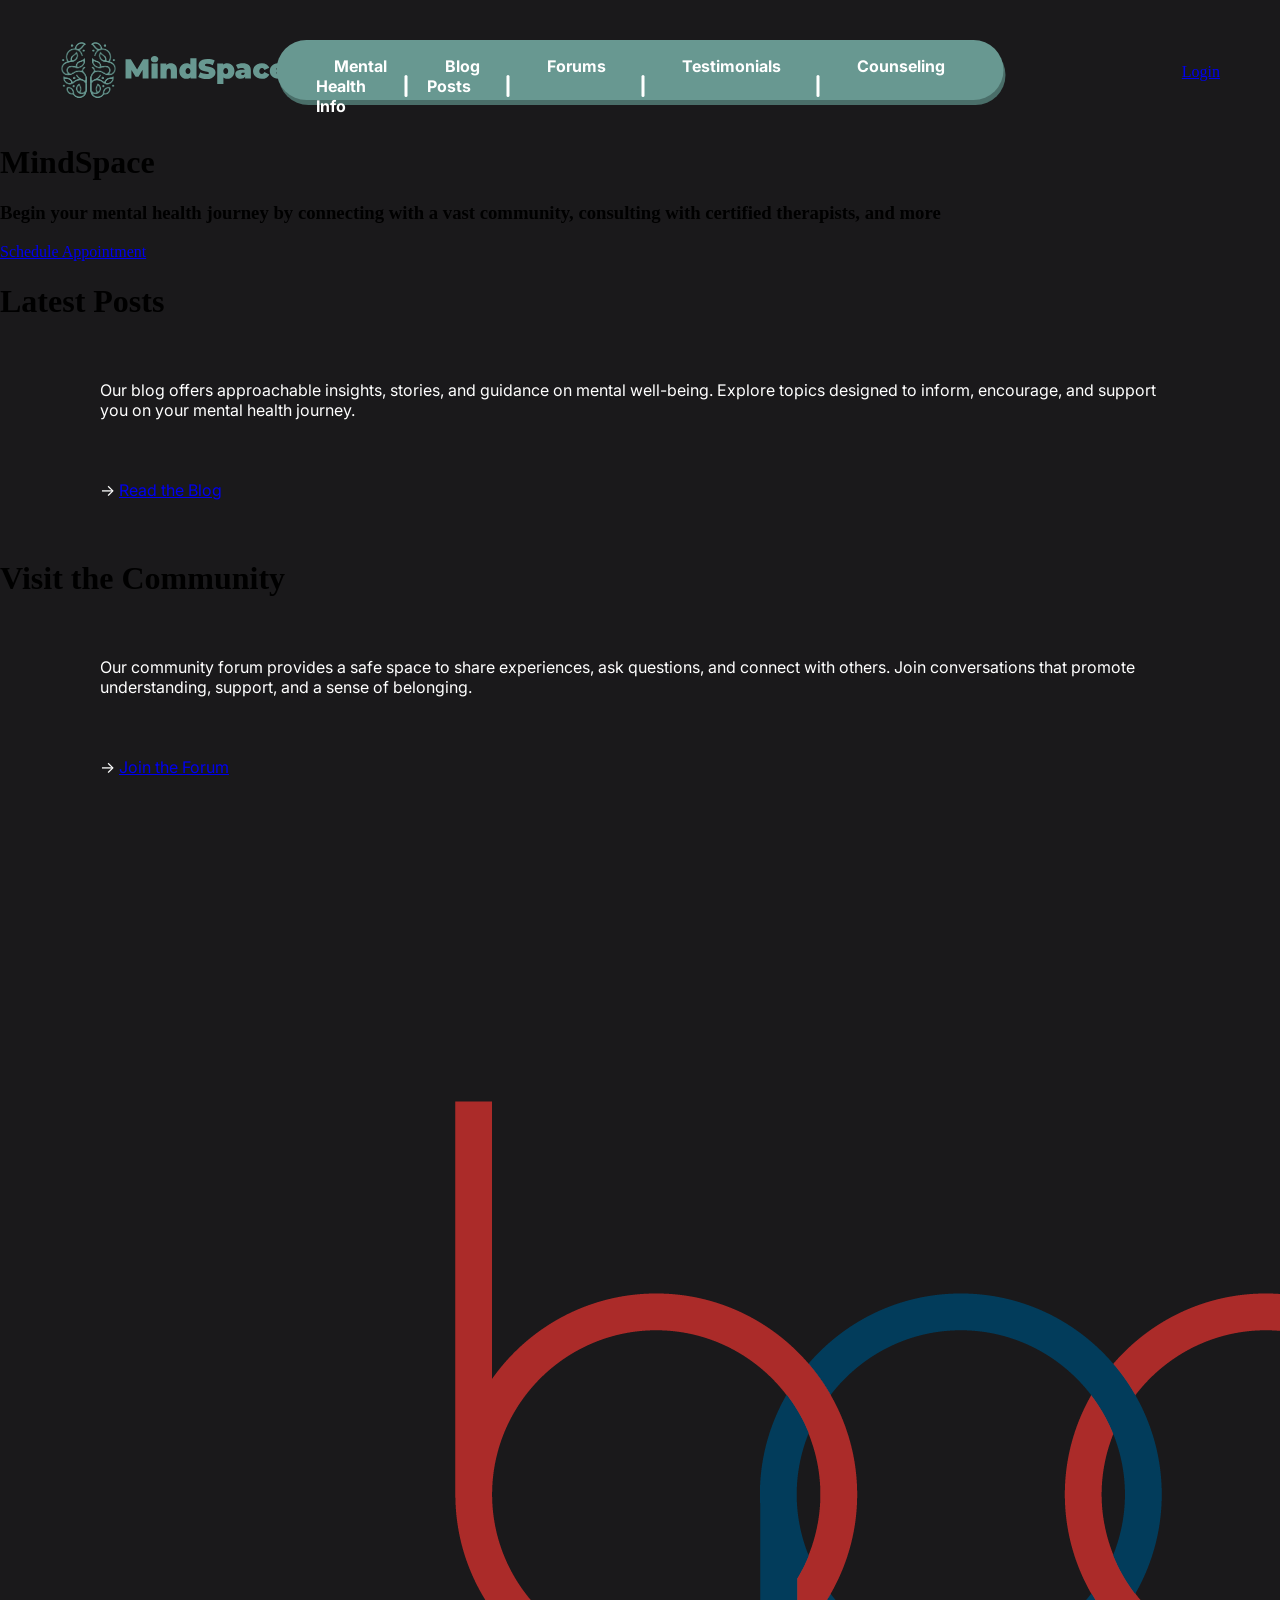
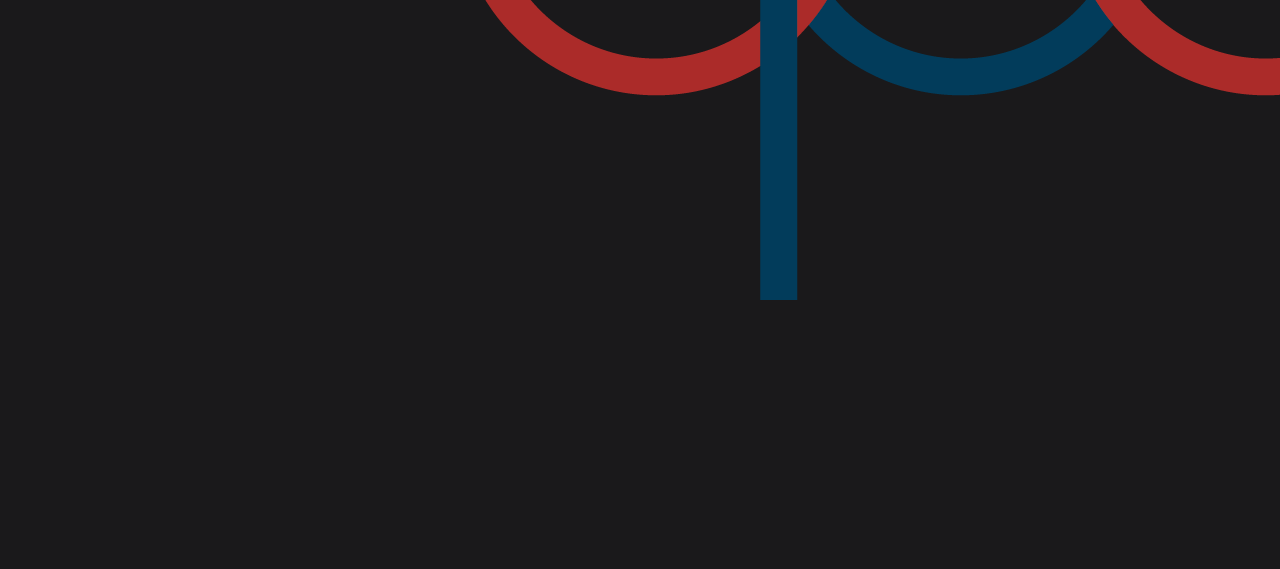
==== commit ffbe6e80: "Log Out Implementation" ====
--- a/index.html
+++ b/index.html
@@ -6,15 +6,15 @@
     <link rel="icon" href="assets/mindspace-logo.PNG" type="image/png">
     <link rel="stylesheet" href="css/theme.css">
     <link rel="stylesheet" href="css/main.css">
-<link rel="preconnect" href="https://fonts.googleapis.com">
-<link rel="preconnect" href="https://fonts.gstatic.com" crossorigin>
-<link href="https://fonts.googleapis.com/css2?family=Inter:ital,opsz,wght@0,14..32,100..900;1,14..32,100..900&family=Montserrat:ital,wght@0,100..900;1,100..900&display=swap" rel="stylesheet">
+    <link rel="preconnect" href="https://fonts.googleapis.com">
+    <link rel="preconnect" href="https://fonts.gstatic.com" crossorigin>
+    <link href="https://fonts.googleapis.com/css2?family=Inter:ital,opsz,wght@0,14..32,100..900;1,14..32,100..900&family=Montserrat:ital,wght@0,100..900;1,100..900&display=swap" rel="stylesheet">
 </head>
 <body>
-    <header>
+<header>
     <div class="header-wrapper">
         <div class="logo-wrapper">
-        <a class="logo" href="index.html" ><img src="assets/logo-withtname.svg"></a>
+        <a class="logo" href="index.html"><img src="assets/logo-withtname.svg"></a>
         </div>
         <div class="nav-wrapper">
             <nav class="navbar">
@@ -28,7 +28,7 @@
             </nav>
         </div>
         <div class="login-btn-wrapper">
-            <a href="pages/login.html" class="login-direct">Login</a>
+            <a href="pages/login.html" class="login-direct" id="loginBtn">Login</a>
         </div>
 
         <div class="hamburger">
@@ -45,44 +45,62 @@
             </ul>
         </div>
     </div>
-    </header>
-</body>
+</header>
+
 <div class="hero">
-    <h1 class="cname obj">
-        MindSpace
-    </h1>
-    <h3 class ="obj" id="description1">
+    <h1 class="cname obj">MindSpace</h1>
+    <h3 class="obj" id="description1">
         Begin your mental health journey by connecting with a vast community, consulting with certified therapists, and more
     </h3>
+
     <div class="schedule-wrapper obj">
         <a href="pages/schedule.html" class="schedule-button">Schedule Appointment</a>
     </div>
+
     <div class="additionalinfo">
         <div class="box obj">
-            <h1 class="hpbox-header">
-                Latest Posts
-            </h1>
+            <h1 class="hpbox-header">Latest Posts</h1>
             <p class="hpbox-text">
                 Our blog offers approachable insights, stories, and guidance on mental well-being. Explore topics designed to inform, encourage, and support you on your mental health journey.
             </p>
             <p class="hpbox-linkmsg">
-                →<a class="hpbox-link" href="pages/blogs.html">Read the Blog</a>
+                → <a class="hpbox-link" href="pages/blogs.html">Read the Blog</a>
             </p>
         </div>
+
         <div class="box obj">
-            <h1 class="hpbox-header">
-                Visit the Community
-            </h1>
+            <h1 class="hpbox-header">Visit the Community</h1>
             <p class="hpbox-text">
-                Our community forum provides a safe space to share experiences, ask questions, and connect with others. Join conversations that promote understanding, support, and a sense of belonging.            </p>
+                Our community forum provides a safe space to share experiences, ask questions, and connect with others. Join conversations that promote understanding, support, and a sense of belonging.
+            </p>
             <p class="hpbox-linkmsg">
-                →<a class="hpbox-link" href="pages/forums.html">Join the Forum</a>
+                → <a class="hpbox-link" href="pages/forums.html">Join the Forum</a>
             </p>
         </div>
     </div>
+
     <img id="bpalogo" src="assets/bpalogo.png">
 </div>
-<script src="js/smooth-scroll.js">
+
+<script src="js/smooth-scroll.js"></script>
+
+<script>
+(function() {
+    const token = localStorage.getItem("token");
+    const loginBtn = document.getElementById("loginBtn");
+
+    if (token) {
+        loginBtn.textContent = "Log out";
+        loginBtn.removeAttribute("href");
+        loginBtn.style.cursor = "pointer";
+
+        loginBtn.addEventListener("click", () => {
+            localStorage.removeItem("token");
+            location.reload();
+        });
+    }
+})();
 </script>
 
-</html>+</body>
+</html>
--- a/css/main.css
+++ b/css/main.css
@@ -1,11 +1,6 @@
 .overlay-menu{
     display:none;
 }
-html {
-    scroll-behavior: smooth;
-    -webkit-overflow-scrolling: touch;
-}
-
 .hamburger{
     display:none;
 }
@@ -24,7 +19,7 @@
 .nav-wrapper{
     width: fit-content;
 }
-.login-btn-wrapper{
+.login-wrapper{
     display:flex;
     flex-wrap: wrap;
     background: #689891;
@@ -39,7 +34,7 @@
     height: 60px;
     width: 120px;
 }
-.login-direct{
+.login-button{
     display: inline;
     text-decoration: none;
     color: white;
@@ -79,14 +74,19 @@
     font-family: "Inter", sans-serif;
     font-style: normal;
     font-weight: Bold;
-    transition: color 0.3s ease;
+    padding: 12px 18px;
+    border-radius: 20px;               /* pill shape */
+    transition: 
+        background 0.15s ease-in-out,
+        transform 0.2s ease-in-out;
 }
 .navbar ul li {
     position: relative;
     padding: 0 20px; /* spacing between text & divider */
 }
 .navbar ul li a:hover {
-    color: white;             
+    background: darkgreen; /* soft white glow */
+    transform: translateY(-1px);           
 }
 
 .overlay-menu ul li {
@@ -119,1004 +119,6 @@
 }
 p{
     color: white;
+    margin: 60px 100px;
     font-family: "Inter", sans-serif;
-}
-.hero{
-    margin: 100px 250px 50px;
-    text-align: center;
-    justify-content: center;
-    display: flex;
-    flex-direction: column;
-    align-items: center;
-
-}
-.cname{
-    font-family: "Montserrat", sans-serif;
-    color:#689891;
-    font-size: 150px;
-    margin: 20px 0;
-}
-
-#description1{
-    font-family: "Montserrat", sans-serif;
-    color:#d1cfc6;
-    font-size: 50px;
-    margin: 20px 0;
-}
-.schedule-wrapper{
-    display:flex;    
-    flex-wrap: wrap;
-    background: #689891;
-    box-shadow: #4a6e69 2px 5px;
-    border-radius: 36px;
-    margin: 20px 0;
-    border: none;
-    font-family: "Inter", sans-serif;
-    font-weight: Bold;
-    align-content: center;
-    justify-content: center;
-    font-size: 30px;
-    height: 100px;
-    width: 500px;
-}
-.schedule-button{
-    display: inline;
-    text-decoration: none;
-    color: white;
-    align-items: center;
-}
-
-
-
-
-
-
-
-
-
-
-#login{
-    display: flex;
-    justify-content: center;
-    align-items: center;
-    height: 100vh;
-}
-.login-wrapper{
-    width: fit-content;
-    height: fit-content;
-    padding: 30px 50px 50px 50px;
-    background-color: #292929;
-    border-radius: 36px;
-    box-shadow: black 5px 4px;
-    display:flex;
-    flex-direction: column;
-    justify-content: center;
-    align-items: center;
-  /* ← STACKS everything vertically */
-}
-.backbutton-wrapper{
-    display:flex;
-    width: 100%;
-    align-items: center;
-    justify-content: flex-start;
-    color: white;}
-.back-btn{
-    background: none;
-    border: none;
-    color: white;
-    font-family: "Montserrat", sans-serif;
-    font-weight:bolder;
-    font-size: 20px;
-    align-items: center;
-    display:inline-flex;
-    gap: 5px;
-}
-.login-arrow{
-    color:green;
-    background-color: transparent;
-    border: none;
-}
-
-#wlcmsg{
-    color:white;
-    font-family: "Montserrat", sans-serif;
-    font-weight: 900;
-    font-optical-sizing: auto;
-    font-weight: 900;
-    font-style: normal;
-    font-size: 60px;
-    margin: 0;
-    color:white;
-}
-.info{
-    display:flex;
-    flex-direction: column;
-    align-items: center;
-    margin: 0 0 10px 0;
-}
-.info p{
-    font-family: "Montserrat", sans-serif;
-    color:white;
-    font-size: 20px;
-    font-weight: normal;
-    margin: 0;
-}
-.info a{
-    text-decoration: none;
-    font-family: "Montserrat", sans-serif;
-    color:white;
-}
-.info a:hover{
-    color: #689891;
-}
-
-.login-logo{
-    width: 160px;        /* size of your black square */
-    height: 160px;
-    background:#202020;
-    display: flex;
-    justify-content: center;
-    align-items: center;
-    border-radius: 12px;    /* optional, remove for a perfect square */
-    margin: 0 0;
-}
-#login-logo{
-    width: 80%; 
-}
-.textbox{
-    color: white;
-    background-color:#1a191b;
-    border: 0.5px solid white;
-    font-size: 12px;
-    margin: 10px 0;
-    width:360px;
-    border-radius: 20px;
-    padding: 20px;
-}
-.text-fields{
-}
-.login-button{
-    width: 100%;
-}
-.login-btn{
-    margin: 10px 0 20px 0;
-    border: none;
-    background-color:#689891;
-    font-family: "Montserrat", sans-serif;
-    color: white;
-    font-weight: Bold;
-    font-size: 20px;
-    padding: 15px 20px;
-    width: 400px;
-    border-radius: 20px;
-}
-.login-options{
-    display:flex;
-    width: 60px;     /* container stays stable */
-    height: 60px;
-    gap: 20px;
-    justify-content: center;
-    align-items: center;
-    margin: 5px 0;
-}
-.login-option-img {
-    background-color: #1a191b;
-    
-    padding: 20px;
-    display:flex;  /* perfect size */
-    height: fit-content;
-    border: 0.5px solid white;
-    cursor: pointer;
-    transition: transform .2s;
-    width: 80px;     /* ← consistent icon size */
-    height: 30px;  
-    object-fit: contain;
-    border-radius:20px;
-}
-
-.login-option-img:hover {
-    transform: scale(1.1);
-}
-.cname{
-    font-family: "Monsterrat", sans-serif;
-    color:#689891;
-    font-size: 150px;
-    margin: 20px 0;
-}
-
-#description1{
-    font-family: "Monsterrat", sans-serif;
-    color:#d1cfc6;
-    font-size: 50px;
-    margin: 20px 0;
-}
-.schedule-wrapper{
-    display:flex;    
-    flex-wrap: wrap;
-    background: #689891;
-    box-shadow: #4a6e69 2px 5px;
-    border-radius: 36px;
-    margin: 20px 0;
-    border: none;
-    font-family: "Inter", sans-serif;
-    font-weight: Bold;
-    align-content: center;
-    justify-content: center;
-    font-size: 30px;
-    height: 100px;
-    width: 500px;
-}
-.schedule-button{
-    display: inline;
-    text-decoration: none;
-    color: white;
-    align-items: center;
-}
-
-
-
-
-
-
-
-
-
-
-.disorder{
-    display: flex;
-    justify-content: center;
-    position: relative;
-    align-items: center;
-    width: 100%;
-    margin: 20px 0 50px 0;
-    overflow: hidden;
-}
-.disorder-wrapper{
-    display: none;
-    pointer-events: none;
-    opacity: 0;
-    background: #689891;
-    box-shadow: #4a6e69 2px 5px;
-    border-radius: 36px;
-    padding: 40px 60px;
-    max-width: 900px;
-    min-width: 500px;
-    transform: translateY(20px);
-    transition: opacity 1s ease, transform 0.6s ease;
-    position: absolute;
-}
-.disorder-wrapper h1{
-    font-family: "Monsterrat", sans-serif;
-    font-weight: 400;
-    color: #ffffff;
-    font-size: 60px;
-    text-align: center;
-    margin:0;
-    text-shadow:#4a6e69 5px 3px;
-}
-.disorder-wrapper p{
-    font-family: "Inter", sans-serif;
-    font-weight: Bold;
-    font-size: 30px;
-    text-shadow:#4a6e69 2px 1px;
-}
-
-.disorder-wrapper.active {
-    display: block;
-    opacity: 1;
-    transform: translateY(0);
-    pointer-events: none;
-    position: relative; /* bring active box into normal flow */
-}
-
-
-
-.navigation-disorder{
-    display:flex;
-    flex-direction: column;
-    align-items: center; 
-    margin: 0 120px 0 0;
-}
-
-.arrow {
-    display: inline;
-    font-size: 150px;
-    cursor: pointer;
-    user-select: none;
-    padding: 20px;
-    color: #4a6e69;
-}
-.arrow:hover {
-    color: #ffffff;
-}
-.dots {
-    display: flex;
-    flex-direction: column; /* stack vertically */
-    align-items: center;
-    gap: 15px;              /* space between dots */
-}
-
-
-.dot {
-    width: 30px;
-    height: 30px;
-    background: gray;
-    display: inline-block;
-    border-radius: 50%;
-    margin: 5px;
-    transition: background 0.3s ease;
-    cursor: pointer;
-}
-
-.dot.active {
-    background: white;
-}
-.arrow {
-    cursor: pointer;
-    user-select: none;
-}
-.Bold{
-    font-weight: Bold;
-}
-.cname{
-    font-family: "Monsterrat", sans-serif;
-    color:#689891;
-    font-size: 150px;
-    margin: 20px 0;
-}
-
-#description1{
-    font-family: "Monsterrat", sans-serif;
-    color:#d1cfc6;
-    font-size: 50px;
-    margin: 20px 0;
-}
-.schedule-wrapper{
-    display:flex;    
-    flex-wrap: wrap;
-    background: #689891;
-    box-shadow: #4a6e69 2px 5px;
-    border-radius: 36px;
-    margin: 20px 0;
-    border: none;
-    font-family: "Inter", sans-serif;
-    font-weight: Bold;
-    align-content: center;
-    justify-content: center;
-    font-size: 30px;
-    height: 100px;
-    width: 500px;
-}
-.schedule-button{
-    display: inline;
-    text-decoration: none;
-    color: white;
-    align-items: center;
-}
-.box{
-    background: var(--primary-color);
-    box-shadow: 5px 3px var(--secondary-color);
-    border-radius: 30px;
-    padding: 20px;
-    margin: 40px;
-}
-.additionalinfo{
-    margin-top: 400px;
-    margin-bottom: 100px
-}
-.hpbox-header{
-    color: var(--white);
-    font-family: var(--font-main);
-    font-size: 40px;
-    text-align: left;
-}
-.hpbox-text{
-    color: var(--white);
-    font-family: var(--font-secondary);
-    font-size: 20px;
-    text-align: left;
-}
-.hpbox-linkmsg{
-    color: var(--white);
-    font-family: var(--font-main);
-    font-size: 20px;
-    text-align: left;
-}
-.hpbox-link{
-    text-decoration: underline;
-    color: var(--white);
-}
-/* One animation, full lifecycle */
-@keyframes scrollFade {
-  0% {         /* before entering */
-    opacity: 0;
-    scale: 0.5;
-  }
-
-  30% {        /* fully appeared */
-    opacity: 1;
-    scale: 1;
-  }
-
-  70% {        /* still visible */
-    opacity: 1;
-    scale: 1;
-  }
-
-  100% {       /* exiting viewport */
-    opacity: 0;
-    scale: 0.5;
-  }
-}
-
-.obj {
-  animation: scrollFade linear both;
-  animation-timeline: view();     /* uses scroll position */
-  animation-range: entry 0% exit 100%;
-}
-#testimonials-container{
-    margin:0!important;
-}
-
-.carousel{
-    margin:20px auto;
-    width: 100%;
-    display: flex;
-    overflow-x: auto;
-}
-.carousel::-webkit-scrollbar{
-    display: none;
-}
-.group{
-    display: flex;
-    justify-content: center;
-    align-items: center;
-    gap: 1em;
-    animation: spin-right 20s infinite linear;
-    padding-right: 1em;
-    padding-bottom: 1em;
-}
-.group2{
-    display: flex;
-    justify-content: center;
-    align-items: center;
-    gap: 1em;
-    animation: spin-left 20s infinite linear;
-    padding-right: 1em; 
-    padding-bottom: 1em;
-}
-.card{
-    background: #689891;
-    box-shadow: #4a6e69 2px 5px;
-    flex: 0 0 5em;
-    height: 5em;
-    padding: 1em;
-    font-size: 3rem;
-    border-radius: 1em;  
-    text-align: left;
-    align-content: center;
-    color: white;
-    display: flex;
-    justify-content: space-between; 
-    flex-direction: column;
-}
-@keyframes spin-right{
-    from {translate: 0;}
-    to {translate: -100%;}
-}
-@keyframes spin-left{
-    from {translate: -100%;}
-    to {translate: 0;}
-}
-
-.card p{
-    font-size: 0.3em;  
-    margin: 0;
-    text-align: left;
-    color: white;
-    text-overflow: ellipsis; 
-    flex: 1; 
-}
-.card h1{
-    font-size: 0.2em;
-    text-align: left;
-    margin: 0;
-}
-#quote{
-    font-size: 2em;         
-    line-height: 1;
-    font-family: "Montserrat", sans-serif;
-}
-
-.card > span {
-    display: flex;          
-    align-items: center;
-    margin: 0.2em 0.2em 0.2em 0;
-    font-family: "Inter", sans-serif;
-    gap: 0.2em;
-    text-align: left;
-    justify-content: left;
-}
-.card > span img.profile-testimonial {
-    width: 0.5em;
-    height: 0.5em;
-    border-radius: 50%; 
-    flex-shrink: 0;
-}
-.card > span span {
-    display: flex;
-    flex-direction: column;
-    justify-content: center;
-}
-
-.card > span span h1 {
-    font-size: 0.3em;
-    margin: 0;
-}
-
-.card > span span p {
-    font-size: 0.2em;
-    margin: 0;
-    color: #ccc; 
-}
-.profile-testimonial{
-    max-width: 4em;
-    height: auto;
-}
-#kmini{
-    width: fit-content;
-}
-/* =========================
-   USER INFO (THREAD / REPLY)
-========================= */
-.forums-entry-userinfo,
-.forums-post-userinfo {
-    display: flex;
-    align-items: center;
-    gap: 1em;
-    margin-bottom: 1em;
-}
-
-.forums-pfp,
-.forums-post-pfp {
-    width: 3em;
-    height: 3em;
-    border-radius: 50%;
-    object-fit: cover;
-    flex-shrink: 0;
-}
-
-.forums-user-details,
-.forums-post-details {
-    display: flex;
-    flex-direction: column;
-    justify-content: center;
-    font-family: "Inter", sans-serif;
-    font-size: 0.9em;
-}
-
-.forums-username {
-    font-size: 1rem;
-    margin: 0;
-    color: white;
-}
-
-.forums-time,
-.forums-post-time {
-    font-size: 0.8em;
-    color: #aaa;
-    margin: 0;
-}
-
-/* =========================
-   LAYOUT
-========================= */
-.hero-forums {
-    background-color:#689891;
-    padding: 30px 60px;
-    border-radius: 30px;
-    width: 70%;
-    margin: 5em auto;
-    font-family: "Inter", sans-serif;
-    font-size: 0.9em;
-    box-shadow: #4a6e69 2px 5px;
-
-}
-.hero-forums h1{
-    font-size: 4em;
-    color: white;
-    margin: 0;
-}
-.hero-forums ul{
-    font-size: 2em;
-    color: white;
-    margin: 0;
-}
-.hero-forums h2{
-    font-size: 1em;
-    color: white;
-    margin: 2px 10px 0 10px;
-}
-.hero-forums h3{
-    font-size: 2em;
-    color: white;
-    margin: 0;
-}
-.hero-forums p{
-    font-size: 2em;
-    color: white;
-    margin: 1em;
-}
-
-.hero-forums p, .hero-forums .comment-item {
-    font-size: 2em;
-    font-family: "Inter", sans-serif;
-    color: white;
-}
-
-
-.hero-forums a {
-    margin: 0;
-    text-decoration: none; /* removes underline */
-    color: inherit;         /* optional: keeps the text color same as parent */
-}
-.hero-forums-general{
-    margin: 100px 200px;
-}
-
-
-/* Optional: change color on hover */
-.hero-forums a:hover {
-    transition: 200ms;
-    color:black; /* or any color you like */
-    text-decoration: none;
-}
-.thread-item{
-    background-color:#689891;
-    padding: 30px 60px;
-    margin: 20px;
-    list-style: none;
-    text-decoration: none;
-    border-radius: 30px;
-    font-family: "Inter", sans-serif;
-}
-.thread-item a{ 
-    font-family: "Inter", sans-serif;
-    list-style-type: none;
-    text-decoration: none;
-    color: white;
-}
-#threads-list a:hover {
-    color:#4a6e69; /* or any color you want for hover */
-    text-decoration: none;
-}
-.comment-item{
-    margin: 0;
-    font-size: 0.5em;
-    font-family: "Inter", sans-serif;
-    color: white;
-    list-style: none;
-}
-.hero-forums h3 {
-    font-size: 1.5rem; /* smaller than default h2 */
-    font-weight: normal; /* optional: make it lighter */
-    margin: 0.5em 0;
-}
-
-.hero-forums p {
-    margin-left: 10px;
-    font-size: 0.9rem; /* smaller than default paragraph */
-    line-height: 1.4;  /* optional: improves readability */
-    margin: 2em 0 1em 0;
-}
-.toast {
-  visibility: hidden; /* hidden by default */
-  min-width: 250px;
-  background-color: #ff4d4f;
-  color: white;
-  text-align: center;
-  border-radius: 8px;
-  padding: 12px;
-  position: fixed;
-  bottom: 30px;
-  left: 50%;
-  transform: translateX(-50%);
-  font-family: "Inter", sans-serif;
-  z-index: 1000;
-  opacity: 0;
-  transition: opacity 0.3s ease, visibility 0.3s ease;
-}
-
-.toast.show {
-  visibility: visible;
-  opacity: 1;
-}
-
-
-.forums-entry {
-    background-color: #292929;
-    border-radius: 3em;
-    padding: 3em;
-    display: flex;
-    flex-direction: column;
-    gap: 1.5em;
-}
-
-.forums-entry-coloumn {
-    display: flex;
-    flex-direction: row;
-    gap: 2em;
-    justify-content: flex-start;
-}
-
-.forums-textbox-container {
-    flex: 1;
-}
-
-/* =========================
-   INPUTS
-========================= */
-.forums-textbox {
-    width: 100%;
-    min-height: 4em;
-    max-height: 30em;
-    resize: none;
-
-    background-color: #1a191b;
-    color: white;
-    border: 1px solid #444;
-    border-radius: 1.5em;
-    padding: 1.25em;
-
-    font-family: "Inter", sans-serif;
-    font-size: 0.9em;
-    box-sizing: border-box;
-}
-
-/* =========================
-   POSTS / THREADS / REPLIES
-========================= */
-.forums-post-wrapper {
-    margin-top: 3em;
-}
-
-.forums-comments {
-    display: flex;
-    flex-direction: column;
-}
-
-.forums-comment {
-    background-color: #292929;
-    border-radius: 2em;
-    padding: 3em;
-    position: relative;
-}
-
-/* Reply connector line */
-.forums-comment::before {
-    content: "";
-    position: absolute;
-    left: -2.5em;
-    top: -2.5em;
-    width: 2em;
-    height: 7.5em;
-    border-left: 2px solid #555;
-    border-bottom: 2px solid #555;
-    border-bottom-left-radius: 6px;
-}
-
-.forums-post-content {
-    margin: 1em 0;
-}
-
-/* =========================
-   ACTION BUTTONS
-========================= */
-.forum-entry-actions,
-.forums-post-actions {
-    display: flex;
-    gap: 1em;
-    align-items: center;
-}
-
-.forums-postbutton {
-    margin-left: auto;
-    display: flex;
-    align-items: center;
-}
-
-.action-btn {
-    display: flex;
-    align-items: center;
-    gap: 0.3em;
-    background: #292929;
-    color: white;
-    border: none;
-    border-radius: 0.5em;
-    padding: 0.5em 1em;
-    cursor: pointer;
-    font-family: "Inter", sans-serif;
-    font-size: 0.9em;
-    transition: background 0.2s ease;
-}
-
-.action-btn:hover {
-    background: #3f3f3f;
-}
-
-.action-btn-img {
-    max-width: 2em;
-    pointer-events: none;
-}
-
-/* =========================
-   DIVIDERS
-========================= */
-.post-divider {
-    border: none;
-    border-top: 1px solid #555;
-    margin: 1em 0;
-}
-
-/* =========================
-   COMMENT INPUT
-========================= */
-.comment-input {
-    background-color: #292929;
-    margin: 3em 0;
-    padding: 3em;
-    border-radius: 3em;
-}
-
-.comment-input textarea {
-    width: 100%;
-    resize: none;
-    background: #1a191b;
-    color: white;
-    border-radius: 1em;
-    padding: 1em;
-}
-
-.hidden {
-    display: none;
-}
-
-/* =========================
-   ICON ROTATIONS
-========================= */
-#submit-forum-post-arrow,
-#submit-comment-post-arrow {
-    transform: rotate(90deg);
-    background: transparent;
-    border: none;
-}
-
-/* =========================
-   MISC
-========================= */
-#forums-action-btn-image {
-    font-family: "Inter", sans-serif;
-    font-size: 1.25em;
-    color: #aaa;
-}
-.world-map{
-    position: absolute;
-    top: 0;
-    left: 0;
-    width: max-content;
-    height: max-content;
-    min-height: none;
-    display: flex;
-    justify-content: center;
-    align-items: center;
-    pointer-events: none;
-}
-.world-map svg{
-    width: 90vw;
-    height: 60vw;
-}
-path {
-    fill: white!important;
-    stroke: #202020;
-    transition: fill 0.2s; /* explicitly say "fill" */
-    cursor: pointer;       /* optional: shows pointer on hover */
-    pointer-events: all;  
-}
-.hotline-container h1{
-    color: white;
-    font-family: "Inter", sans-serif;
-    font-size: 5em;
-}
-.hotline-container p{
-    color: white;
-    font-family: "Inter", sans-serif;
-    font-size: 3em;
-}
-
-path:hover {
-    fill: #4a6e69!important;
-}
-.side-panel{
-    position: fixed;
-    background-color:#292929;
-    padding: 2em;
-    top: 0;
-    left: -40em;
-    width: 100%;
-    max-width: 30em;
-    height: 100vh;
-    transition: 
-        600ms cubic-bezier(0.77, 0, 0.18, 1);
-    overflow: scroll;
-    z-index: 1;
-    text-align: left!important;
-}
-.side-panel-container{
-    padding-block: 2em;
-    transition: 200ms ease-out;
-}
-.side-panel-open{
-    left:0;
-}
-.hide{
-    opacity:0;
-}
-.side-panel-close-btn{
-    position:absolute;
-    top:0;
-    right: 0;
-    width: 5em;
-    height: 5em;
-    border: none;
-    background-color: #4a6e69;
-    color: white;
-    transition: 100ms;
-    cursor: pointer;
-}
-.loading{
-    position: absolute;
-    top: 50%;
-    left: 50%;
-    transform: translate(-50%, -50%);
-    pointer-events: none;
-    user-select: none;
-    transition: 200ms;
-}
-.side-panel-close-btn i{
-    font-size: 2em;
-}
-.close-btn:hover{
-    background-color:#689891;
-}
-.side-panel .hotline-container > ul{
-    margin-top: 2em;
-    color: white;
-    font-family: "Inter", sans-serif;
-    font-size: 1.5em;
-    list-style: none;
-}
-.side-panel .hotline-container > ul > li{
-    margin-bottom: 2em;
-}
-.side-panel li{
-    margin-bottom: 1em;
-    font-size: 1.2em;
-}
-.side-panel ul ul{
-    margin-top: 1em;
-    font-size: 0.7em;
-    list-style: circle;
-    padding-left: 2em;
-}
-.side-panel strong{
-    color:#4a6e69;
-}
-button:disabled{
-    background-color: #1d1a20;
-    border: 1px #443d4b solid;
-    cursor:default;
-}
-#bpalogo{
-    width: 80%
-
 }
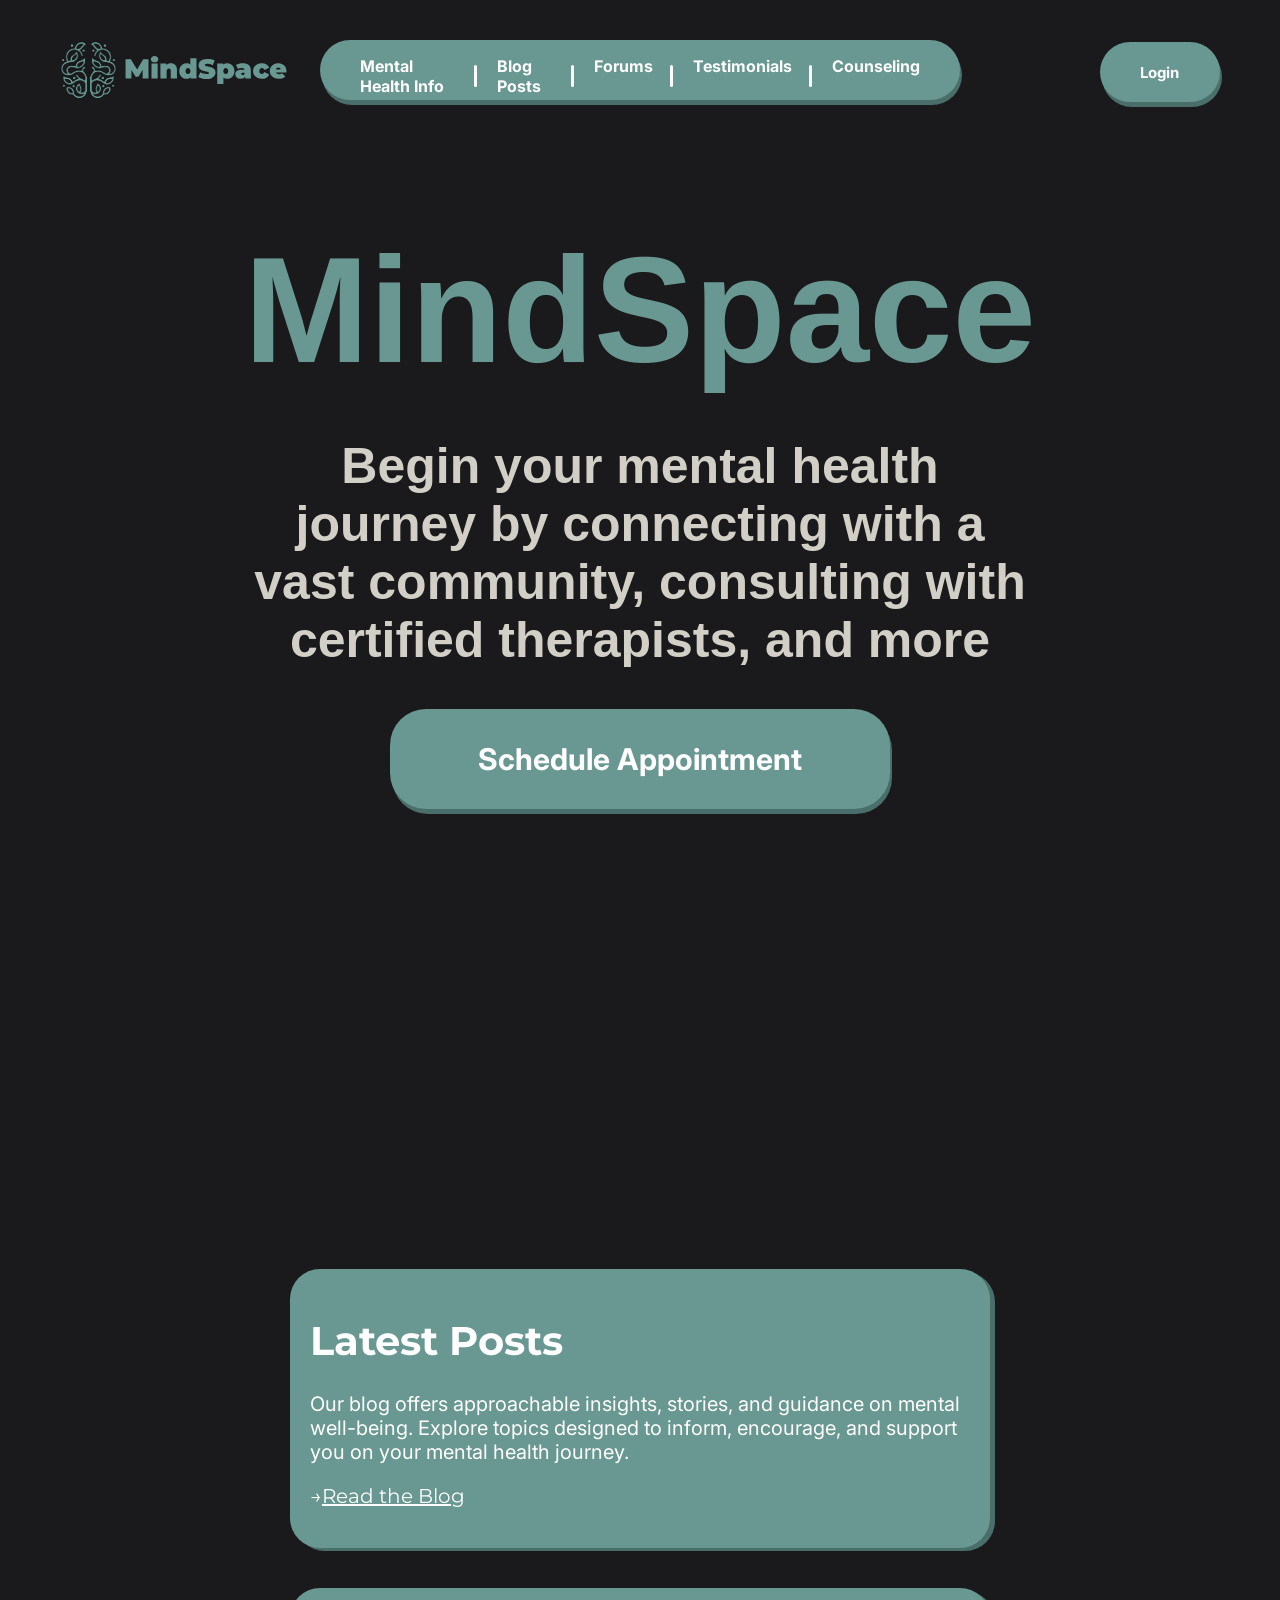
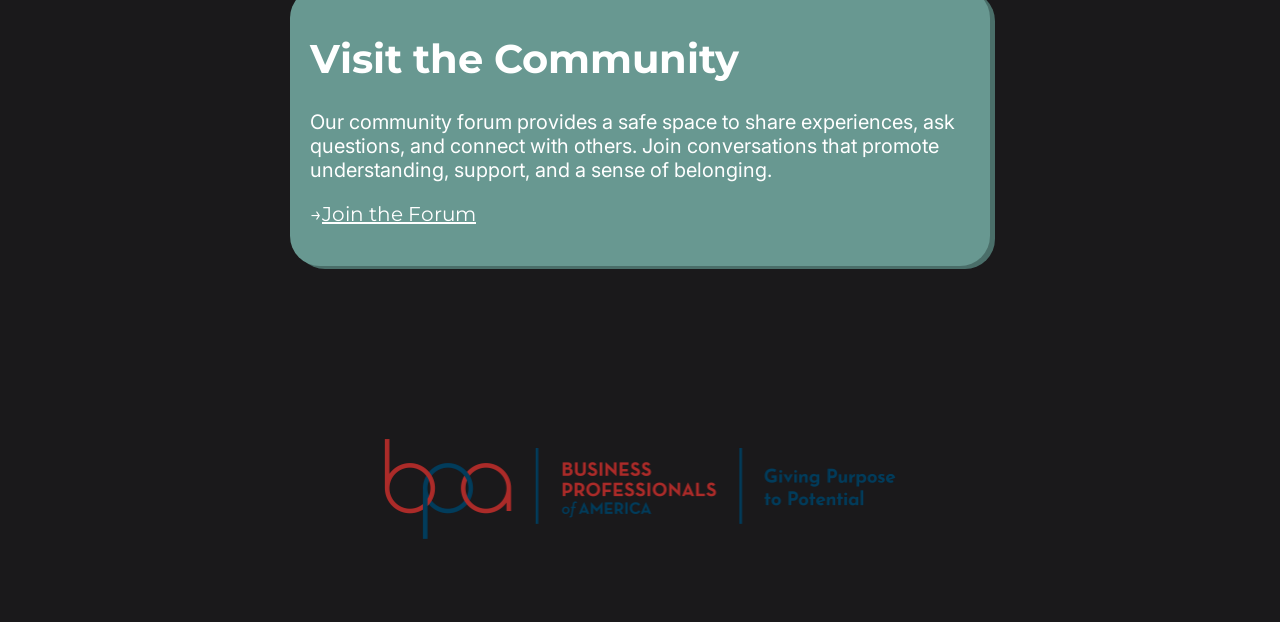
==== commit d9e414eb: "Merge branch 'Main' into HomePage" ====
--- a/index.html
+++ b/index.html
@@ -6,15 +6,15 @@
     <link rel="icon" href="assets/mindspace-logo.PNG" type="image/png">
     <link rel="stylesheet" href="css/theme.css">
     <link rel="stylesheet" href="css/main.css">
-    <link rel="preconnect" href="https://fonts.googleapis.com">
-    <link rel="preconnect" href="https://fonts.gstatic.com" crossorigin>
-    <link href="https://fonts.googleapis.com/css2?family=Inter:ital,opsz,wght@0,14..32,100..900;1,14..32,100..900&family=Montserrat:ital,wght@0,100..900;1,100..900&display=swap" rel="stylesheet">
+<link rel="preconnect" href="https://fonts.googleapis.com">
+<link rel="preconnect" href="https://fonts.gstatic.com" crossorigin>
+<link href="https://fonts.googleapis.com/css2?family=Inter:ital,opsz,wght@0,14..32,100..900;1,14..32,100..900&family=Montserrat:ital,wght@0,100..900;1,100..900&display=swap" rel="stylesheet">
 </head>
 <body>
-<header>
+    <header>
     <div class="header-wrapper">
         <div class="logo-wrapper">
-        <a class="logo" href="index.html"><img src="assets/logo-withtname.svg"></a>
+        <a class="logo" href="index.html" ><img src="assets/logo-withtname.svg"></a>
         </div>
         <div class="nav-wrapper">
             <nav class="navbar">
@@ -28,7 +28,7 @@
             </nav>
         </div>
         <div class="login-btn-wrapper">
-            <a href="pages/login.html" class="login-direct" id="loginBtn">Login</a>
+            <a href="pages/login.html" class="login-direct">Login</a>
         </div>
 
         <div class="hamburger">
@@ -45,62 +45,44 @@
             </ul>
         </div>
     </div>
-</header>
-
+    </header>
+</body>
 <div class="hero">
-    <h1 class="cname obj">MindSpace</h1>
-    <h3 class="obj" id="description1">
+    <h1 class="cname obj">
+        MindSpace
+    </h1>
+    <h3 class ="obj" id="description1">
         Begin your mental health journey by connecting with a vast community, consulting with certified therapists, and more
     </h3>
-
     <div class="schedule-wrapper obj">
         <a href="pages/schedule.html" class="schedule-button">Schedule Appointment</a>
     </div>
-
     <div class="additionalinfo">
         <div class="box obj">
-            <h1 class="hpbox-header">Latest Posts</h1>
+            <h1 class="hpbox-header">
+                Latest Posts
+            </h1>
             <p class="hpbox-text">
                 Our blog offers approachable insights, stories, and guidance on mental well-being. Explore topics designed to inform, encourage, and support you on your mental health journey.
             </p>
             <p class="hpbox-linkmsg">
-                → <a class="hpbox-link" href="pages/blogs.html">Read the Blog</a>
+                →<a class="hpbox-link" href="pages/blogs.html">Read the Blog</a>
             </p>
         </div>
-
         <div class="box obj">
-            <h1 class="hpbox-header">Visit the Community</h1>
+            <h1 class="hpbox-header">
+                Visit the Community
+            </h1>
             <p class="hpbox-text">
-                Our community forum provides a safe space to share experiences, ask questions, and connect with others. Join conversations that promote understanding, support, and a sense of belonging.
-            </p>
+                Our community forum provides a safe space to share experiences, ask questions, and connect with others. Join conversations that promote understanding, support, and a sense of belonging.            </p>
             <p class="hpbox-linkmsg">
-                → <a class="hpbox-link" href="pages/forums.html">Join the Forum</a>
+                →<a class="hpbox-link" href="pages/forums.html">Join the Forum</a>
             </p>
         </div>
     </div>
-
     <img id="bpalogo" src="assets/bpalogo.png">
 </div>
-
-<script src="js/smooth-scroll.js"></script>
-
-<script>
-(function() {
-    const token = localStorage.getItem("token");
-    const loginBtn = document.getElementById("loginBtn");
-
-    if (token) {
-        loginBtn.textContent = "Log out";
-        loginBtn.removeAttribute("href");
-        loginBtn.style.cursor = "pointer";
-
-        loginBtn.addEventListener("click", () => {
-            localStorage.removeItem("token");
-            location.reload();
-        });
-    }
-})();
+<script src="js/smooth-scroll.js">
 </script>
 
-</body>
-</html>
+</html>
--- a/css/main.css
+++ b/css/main.css
@@ -1,6 +1,11 @@
 .overlay-menu{
     display:none;
 }
+html {
+    scroll-behavior: smooth;
+    -webkit-overflow-scrolling: touch;
+}
+
 .hamburger{
     display:none;
 }
@@ -19,7 +24,7 @@
 .nav-wrapper{
     width: fit-content;
 }
-.login-wrapper{
+.login-btn-wrapper{
     display:flex;
     flex-wrap: wrap;
     background: #689891;
@@ -34,7 +39,7 @@
     height: 60px;
     width: 120px;
 }
-.login-button{
+.login-direct{
     display: inline;
     text-decoration: none;
     color: white;
@@ -74,19 +79,14 @@
     font-family: "Inter", sans-serif;
     font-style: normal;
     font-weight: Bold;
-    padding: 12px 18px;
-    border-radius: 20px;               /* pill shape */
-    transition: 
-        background 0.15s ease-in-out,
-        transform 0.2s ease-in-out;
+    transition: color 0.3s ease;
 }
 .navbar ul li {
     position: relative;
     padding: 0 20px; /* spacing between text & divider */
 }
 .navbar ul li a:hover {
-    background: darkgreen; /* soft white glow */
-    transform: translateY(-1px);           
+    color: white;             
 }
 
 .overlay-menu ul li {
@@ -119,6 +119,995 @@
 }
 p{
     color: white;
-    margin: 60px 100px;
-    font-family: "Inter", sans-serif;
-}+    font-family: "Inter", sans-serif;
+}
+.hero{
+    margin: 100px 250px 50px;
+    text-align: center;
+    justify-content: center;
+    display: flex;
+    flex-direction: column;
+    align-items: center;
+
+}
+.cname{
+    font-family: "Montserrat", sans-serif;
+    color:#689891;
+    font-size: 150px;
+    margin: 20px 0;
+}
+
+#description1{
+    font-family: "Montserrat", sans-serif;
+    color:#d1cfc6;
+    font-size: 50px;
+    margin: 20px 0;
+}
+.schedule-wrapper{
+    display:flex;    
+    flex-wrap: wrap;
+    background: #689891;
+    box-shadow: #4a6e69 2px 5px;
+    border-radius: 36px;
+    margin: 20px 0;
+    border: none;
+    font-family: "Inter", sans-serif;
+    font-weight: Bold;
+    align-content: center;
+    justify-content: center;
+    font-size: 30px;
+    height: 100px;
+    width: 500px;
+}
+.schedule-button{
+    display: inline;
+    text-decoration: none;
+    color: white;
+    align-items: center;
+}
+
+
+
+
+
+
+
+
+
+
+#login{
+    display: flex;
+    justify-content: center;
+    align-items: center;
+    height: 100vh;
+}
+.login-wrapper{
+    width: fit-content;
+    height: fit-content;
+    padding: 30px 50px 50px 50px;
+    background-color: #292929;
+    border-radius: 36px;
+    box-shadow: black 5px 4px;
+    display:flex;
+    flex-direction: column;
+    justify-content: center;
+    align-items: center;
+  /* ← STACKS everything vertically */
+}
+.backbutton-wrapper{
+    display:flex;
+    width: 100%;
+    align-items: center;
+    justify-content: flex-start;
+    color: white;}
+.back-btn{
+    background: none;
+    border: none;
+    color: white;
+    font-family: "Montserrat", sans-serif;
+    font-weight:bolder;
+    font-size: 20px;
+    align-items: center;
+    display:inline-flex;
+    gap: 5px;
+}
+.login-arrow{
+    color:green;
+    background-color: transparent;
+    border: none;
+}
+
+#wlcmsg{
+    color:white;
+    font-family: "Montserrat", sans-serif;
+    font-weight: 900;
+    font-optical-sizing: auto;
+    font-weight: 900;
+    font-style: normal;
+    font-size: 60px;
+    margin: 0;
+    color:white;
+}
+.info{
+    display:flex;
+    flex-direction: column;
+    align-items: center;
+    margin: 0 0 10px 0;
+}
+.info p{
+    font-family: "Montserrat", sans-serif;
+    color:white;
+    font-size: 20px;
+    font-weight: normal;
+    margin: 0;
+}
+.info a{
+    text-decoration: none;
+    font-family: "Montserrat", sans-serif;
+    color:white;
+}
+.info a:hover{
+    color: #689891;
+}
+
+.login-logo{
+    width: 160px;        /* size of your black square */
+    height: 160px;
+    background:#202020;
+    display: flex;
+    justify-content: center;
+    align-items: center;
+    border-radius: 12px;    /* optional, remove for a perfect square */
+    margin: 0 0;
+}
+#login-logo{
+    width: 80%; 
+}
+.textbox{
+    color: white;
+    background-color:#1a191b;
+    border: 0.5px solid white;
+    font-size: 12px;
+    margin: 10px 0;
+    width:360px;
+    border-radius: 20px;
+    padding: 20px;
+}
+.text-fields{
+}
+.login-button{
+    width: 100%;
+}
+.login-btn{
+    margin: 10px 0 20px 0;
+    border: none;
+    background-color:#689891;
+    font-family: "Montserrat", sans-serif;
+    color: white;
+    font-weight: Bold;
+    font-size: 20px;
+    padding: 15px 20px;
+    width: 400px;
+    border-radius: 20px;
+}
+.login-options{
+    display:flex;
+    width: 60px;     /* container stays stable */
+    height: 60px;
+    gap: 20px;
+    justify-content: center;
+    align-items: center;
+    margin: 5px 0;
+}
+.login-option-img {
+    background-color: #1a191b;
+    
+    padding: 20px;
+    display:flex;  /* perfect size */
+    height: fit-content;
+    border: 0.5px solid white;
+    cursor: pointer;
+    transition: transform .2s;
+    width: 80px;     /* ← consistent icon size */
+    height: 30px;  
+    object-fit: contain;
+    border-radius:20px;
+}
+
+.login-option-img:hover {
+    transform: scale(1.1);
+}
+.cname{
+    font-family: "Monsterrat", sans-serif;
+    color:#689891;
+    font-size: 150px;
+    margin: 20px 0;
+}
+
+#description1{
+    font-family: "Monsterrat", sans-serif;
+    color:#d1cfc6;
+    font-size: 50px;
+    margin: 20px 0;
+}
+.schedule-wrapper{
+    display:flex;    
+    flex-wrap: wrap;
+    background: #689891;
+    box-shadow: #4a6e69 2px 5px;
+    border-radius: 36px;
+    margin: 20px 0;
+    border: none;
+    font-family: "Inter", sans-serif;
+    font-weight: Bold;
+    align-content: center;
+    justify-content: center;
+    font-size: 30px;
+    height: 100px;
+    width: 500px;
+}
+.schedule-button{
+    display: inline;
+    text-decoration: none;
+    color: white;
+    align-items: center;
+}
+
+
+
+
+
+
+
+
+
+
+.disorder{
+    display: flex;
+    justify-content: center;
+    position: relative;
+    align-items: center;
+    width: 100%;
+    margin: 20px 0 50px 0;
+    overflow: hidden;
+}
+.disorder-wrapper{
+    display: none;
+    pointer-events: none;
+    opacity: 0;
+    background: #689891;
+    box-shadow: #4a6e69 2px 5px;
+    border-radius: 36px;
+    padding: 40px 60px;
+    max-width: 900px;
+    min-width: 500px;
+    transform: translateY(20px);
+    transition: opacity 1s ease, transform 0.6s ease;
+    position: absolute;
+}
+.disorder-wrapper h1{
+    font-family: "Monsterrat", sans-serif;
+    font-weight: 400;
+    color: #ffffff;
+    font-size: 60px;
+    text-align: center;
+    margin:0;
+    text-shadow:#4a6e69 5px 3px;
+}
+.disorder-wrapper p{
+    font-family: "Inter", sans-serif;
+    font-weight: Bold;
+    font-size: 30px;
+    text-shadow:#4a6e69 2px 1px;
+}
+
+.disorder-wrapper.active {
+    display: block;
+    opacity: 1;
+    transform: translateY(0);
+    pointer-events: none;
+    position: relative; /* bring active box into normal flow */
+}
+
+
+
+.navigation-disorder{
+    display:flex;
+    flex-direction: column;
+    align-items: center; 
+    margin: 0 120px 0 0;
+}
+
+.arrow {
+    display: inline;
+    font-size: 150px;
+    cursor: pointer;
+    user-select: none;
+    padding: 20px;
+    color: #4a6e69;
+}
+.arrow:hover {
+    color: #ffffff;
+}
+.dots {
+    display: flex;
+    flex-direction: column; /* stack vertically */
+    align-items: center;
+    gap: 15px;              /* space between dots */
+}
+
+
+.dot {
+    width: 30px;
+    height: 30px;
+    background: gray;
+    display: inline-block;
+    border-radius: 50%;
+    margin: 5px;
+    transition: background 0.3s ease;
+    cursor: pointer;
+}
+
+.dot.active {
+    background: white;
+}
+.arrow {
+    cursor: pointer;
+    user-select: none;
+}
+.Bold{
+    font-weight: Bold;
+}
+.cname{
+    font-family: "Monsterrat", sans-serif;
+    color:#689891;
+    font-size: 150px;
+    margin: 20px 0;
+}
+
+#description1{
+    font-family: "Monsterrat", sans-serif;
+    color:#d1cfc6;
+    font-size: 50px;
+    margin: 20px 0;
+}
+.schedule-wrapper{
+    display:flex;    
+    flex-wrap: wrap;
+    background: #689891;
+    box-shadow: #4a6e69 2px 5px;
+    border-radius: 36px;
+    margin: 20px 0;
+    border: none;
+    font-family: "Inter", sans-serif;
+    font-weight: Bold;
+    align-content: center;
+    justify-content: center;
+    font-size: 30px;
+    height: 100px;
+    width: 500px;
+}
+.schedule-button{
+    display: inline;
+    text-decoration: none;
+    color: white;
+    align-items: center;
+}
+.box{
+    background: var(--primary-color);
+    box-shadow: 5px 3px var(--secondary-color);
+    border-radius: 30px;
+    padding: 20px;
+    margin: 40px;
+}
+.additionalinfo{
+    margin-top: 400px;
+    margin-bottom: 100px
+}
+.hpbox-header{
+    color: var(--white);
+    font-family: var(--font-main);
+    font-size: 40px;
+    text-align: left;
+}
+.hpbox-text{
+    color: var(--white);
+    font-family: var(--font-secondary);
+    font-size: 20px;
+    text-align: left;
+}
+.hpbox-linkmsg{
+    color: var(--white);
+    font-family: var(--font-main);
+    font-size: 20px;
+    text-align: left;
+}
+.hpbox-link{
+    text-decoration: underline;
+    color: var(--white);
+}
+/* One animation, full lifecycle */
+@keyframes scrollFade {
+  0% {         /* before entering */
+    opacity: 0;
+    scale: 0.5;
+  }
+
+  30% {        /* fully appeared */
+    opacity: 1;
+    scale: 1;
+  }
+
+  70% {        /* still visible */
+    opacity: 1;
+    scale: 1;
+  }
+
+  100% {       /* exiting viewport */
+    opacity: 0;
+    scale: 0.5;
+  }
+}
+
+.obj {
+  animation: scrollFade linear both;
+  animation-timeline: view();     /* uses scroll position */
+  animation-range: entry 0% exit 100%;
+}
+#testimonials-container{
+    margin:0!important;
+}
+
+.carousel{
+    margin:20px auto;
+    width: 100%;
+    display: flex;
+    overflow-x: auto;
+}
+.carousel::-webkit-scrollbar{
+    display: none;
+}
+.group{
+    display: flex;
+    justify-content: center;
+    align-items: center;
+    gap: 1em;
+    animation: spin-right 20s infinite linear;
+    padding-right: 1em;
+    padding-bottom: 1em;
+}
+.group2{
+    display: flex;
+    justify-content: center;
+    align-items: center;
+    gap: 1em;
+    animation: spin-left 20s infinite linear;
+    padding-right: 1em; 
+    padding-bottom: 1em;
+}
+.card{
+    background: #689891;
+    box-shadow: #4a6e69 2px 5px;
+    flex: 0 0 5em;
+    height: 5em;
+    padding: 1em;
+    font-size: 3rem;
+    border-radius: 1em;  
+    text-align: left;
+    align-content: center;
+    color: white;
+    display: flex;
+    justify-content: space-between; 
+    flex-direction: column;
+}
+@keyframes spin-right{
+    from {translate: 0;}
+    to {translate: -100%;}
+}
+@keyframes spin-left{
+    from {translate: -100%;}
+    to {translate: 0;}
+}
+
+.card p{
+    font-size: 0.3em;  
+    margin: 0;
+    text-align: left;
+    color: white;
+    text-overflow: ellipsis; 
+    flex: 1; 
+}
+.card h1{
+    font-size: 0.2em;
+    text-align: left;
+    margin: 0;
+}
+#quote{
+    font-size: 2em;         
+    line-height: 1;
+    font-family: "Montserrat", sans-serif;
+}
+
+.card > span {
+    display: flex;          
+    align-items: center;
+    margin: 0.2em 0.2em 0.2em 0;
+    font-family: "Inter", sans-serif;
+    gap: 0.2em;
+    text-align: left;
+    justify-content: left;
+}
+.card > span img.profile-testimonial {
+    width: 0.5em;
+    height: 0.5em;
+    border-radius: 50%; 
+    flex-shrink: 0;
+}
+.card > span span {
+    display: flex;
+    flex-direction: column;
+    justify-content: center;
+}
+
+.card > span span h1 {
+    font-size: 0.3em;
+    margin: 0;
+}
+
+.card > span span p {
+    font-size: 0.2em;
+    margin: 0;
+    color: #ccc; 
+}
+.profile-testimonial{
+    max-width: 4em;
+    height: auto;
+}
+#kmini{
+    width: fit-content;
+}
+/* =========================
+   USER INFO (THREAD / REPLY)*/
+.forums-entry-userinfo,
+.forums-post-userinfo {
+    display: flex;
+    align-items: center;
+    gap: 1em;
+    margin-bottom: 1em;
+}
+
+.forums-pfp,
+.forums-post-pfp {
+    width: 3em;
+    height: 3em;
+    border-radius: 50%;
+    object-fit: cover;
+    flex-shrink: 0;
+}
+
+.forums-user-details,
+.forums-post-details {
+    display: flex;
+    flex-direction: column;
+    justify-content: center;
+    font-family: "Inter", sans-serif;
+    font-size: 0.9em;
+}
+
+.forums-username {
+    font-size: 1rem;
+    margin: 0;
+    color: white;
+}
+
+.forums-time,
+.forums-post-time {
+    font-size: 0.8em;
+    color: #aaa;
+    margin: 0;
+}
+
+/* =========================
+   LAYOUT*/
+.hero-forums {
+    background-color:#689891;
+    padding: 30px 60px;
+    border-radius: 30px;
+    width: 70%;
+    margin: 5em auto;
+    font-family: "Inter", sans-serif;
+    font-size: 0.9em;
+    box-shadow: #4a6e69 2px 5px;
+
+}
+.hero-forums h1{
+    font-size: 4em;
+    color: white;
+    margin: 0;
+}
+.hero-forums ul{
+    font-size: 2em;
+    color: white;
+    margin: 0;
+}
+.hero-forums h2{
+    font-size: 1em;
+    color: white;
+    margin: 2px 10px 0 10px;
+}
+.hero-forums h3{
+    font-size: 2em;
+    color: white;
+    margin: 0;
+}
+.hero-forums p{
+    font-size: 2em;
+    color: white;
+    margin: 1em;
+}
+
+.hero-forums p, .hero-forums .comment-item {
+    font-size: 2em;
+    font-family: "Inter", sans-serif;
+    color: white;
+}
+
+
+.hero-forums a {
+    margin: 0;
+    text-decoration: none; /* removes underline */
+    color: inherit;         /* optional: keeps the text color same as parent */
+}
+.hero-forums-general{
+    margin: 100px 200px;
+}
+
+
+/* Optional: change color on hover */
+.hero-forums a:hover {
+    transition: 200ms;
+    color:black; /* or any color you like */
+    text-decoration: none;
+}
+.thread-item{
+    background-color:#689891;
+    padding: 30px 60px;
+    margin: 20px;
+    list-style: none;
+    text-decoration: none;
+    border-radius: 30px;
+    font-family: "Inter", sans-serif;
+}
+.thread-item a{ 
+    font-family: "Inter", sans-serif;
+    list-style-type: none;
+    text-decoration: none;
+    color: white;
+}
+#threads-list a:hover {
+    color:#4a6e69; /* or any color you want for hover */
+    text-decoration: none;
+}
+.comment-item{
+    margin: 0;
+    font-size: 0.5em;
+    font-family: "Inter", sans-serif;
+    color: white;
+    list-style: none;
+}
+.hero-forums h3 {
+    font-size: 1.5rem; /* smaller than default h2 */
+    font-weight: normal; /* optional: make it lighter */
+    margin: 0.5em 0;
+}
+
+.hero-forums p {
+    margin-left: 10px;
+    font-size: 0.9rem; /* smaller than default paragraph */
+    line-height: 1.4;  /* optional: improves readability */
+    margin: 2em 0 1em 0;
+}
+.toast {
+  visibility: hidden; /* hidden by default */
+  min-width: 250px;
+  background-color: #ff4d4f;
+  color: white;
+  text-align: center;
+  border-radius: 8px;
+  padding: 12px;
+  position: fixed;
+  bottom: 30px;
+  left: 50%;
+  transform: translateX(-50%);
+  font-family: "Inter", sans-serif;
+  z-index: 1000;
+  opacity: 0;
+  transition: opacity 0.3s ease, visibility 0.3s ease;
+}
+
+.toast.show {
+  visibility: visible;
+  opacity: 1;
+}
+
+
+.forums-entry {
+    background-color: #292929;
+    border-radius: 3em;
+    padding: 3em;
+    display: flex;
+    flex-direction: column;
+    gap: 1.5em;
+}
+
+.forums-entry-coloumn {
+    display: flex;
+    flex-direction: row;
+    gap: 2em;
+    justify-content: flex-start;
+}
+
+.forums-textbox-container {
+    flex: 1;
+}
+
+/* =========================
+   INPUTS*/
+.forums-textbox {
+    width: 100%;
+    min-height: 4em;
+    max-height: 30em;
+    resize: none;
+
+    background-color: #1a191b;
+    color: white;
+    border: 1px solid #444;
+    border-radius: 1.5em;
+    padding: 1.25em;
+
+    font-family: "Inter", sans-serif;
+    font-size: 0.9em;
+    box-sizing: border-box;
+}
+
+/* =========================
+   POSTS / THREADS / REPLIES*/
+.forums-post-wrapper {
+    margin-top: 3em;
+}
+
+.forums-comments {
+    display: flex;
+    flex-direction: column;
+}
+
+.forums-comment {
+    background-color: #292929;
+    border-radius: 2em;
+    padding: 3em;
+    position: relative;
+}
+
+/* Reply connector line */
+.forums-comment::before {
+    content: "";
+    position: absolute;
+    left: -2.5em;
+    top: -2.5em;
+    width: 2em;
+    height: 7.5em;
+    border-left: 2px solid #555;
+    border-bottom: 2px solid #555;
+    border-bottom-left-radius: 6px;
+}
+
+.forums-post-content {
+    margin: 1em 0;
+}
+
+/* =========================
+   ACTION BUTTONS*/
+.forum-entry-actions,
+.forums-post-actions {
+    display: flex;
+    gap: 1em;
+    align-items: center;
+}
+
+.forums-postbutton {
+    margin-left: auto;
+    display: flex;
+    align-items: center;
+}
+
+.action-btn {
+    display: flex;
+    align-items: center;
+    gap: 0.3em;
+    background: #292929;
+    color: white;
+    border: none;
+    border-radius: 0.5em;
+    padding: 0.5em 1em;
+    cursor: pointer;
+    font-family: "Inter", sans-serif;
+    font-size: 0.9em;
+    transition: background 0.2s ease;
+}
+
+.action-btn:hover {
+    background: #3f3f3f;
+}
+
+.action-btn-img {
+    max-width: 2em;
+    pointer-events: none;
+}
+
+/* =========================
+   DIVIDERS*/
+.post-divider {
+    border: none;
+    border-top: 1px solid #555;
+    margin: 1em 0;
+}
+
+/* =========================
+   COMMENT INPUT*/
+.comment-input {
+    background-color: #292929;
+    margin: 3em 0;
+    padding: 3em;
+    border-radius: 3em;
+}
+
+.comment-input textarea {
+    width: 100%;
+    resize: none;
+    background: #1a191b;
+    color: white;
+    border-radius: 1em;
+    padding: 1em;
+}
+
+.hidden {
+    display: none;
+}
+
+/* =========================
+   ICON ROTATIONS*/
+#submit-forum-post-arrow,
+#submit-comment-post-arrow {
+    transform: rotate(90deg);
+    background: transparent;
+    border: none;
+}
+
+/* ========================= 
+   MISC*/
+#forums-action-btn-image {
+    font-family: "Inter", sans-serif;
+    font-size: 1.25em;
+    color: #aaa;
+}
+.world-map{
+    position: absolute;
+    top: 0;
+    left: 0;
+    width: max-content;
+    height: max-content;
+    min-height: none;
+    display: flex;
+    justify-content: center;
+    align-items: center;
+    pointer-events: none;
+}
+.world-map svg{
+    width: 90vw;
+    height: 60vw;
+}
+path {
+    fill: white!important;
+    stroke: #202020;
+    transition: fill 0.2s; 
+    cursor: pointer;      
+    pointer-events: all;  
+}
+.hotline-container h1{
+    color: white;
+    font-family: "Inter", sans-serif;
+    font-size: 5em;
+}
+.hotline-container p{
+    color: white;
+    font-family: "Inter", sans-serif;
+    font-size: 3em;
+}
+
+path:hover {
+    fill: #4a6e69!important;
+}
+.side-panel{
+    position: fixed;
+    background-color:#292929;
+    padding: 2em;
+    top: 0;
+    left: -40em;
+    width: 100%;
+    max-width: 30em;
+    height: 100vh;
+    transition: 
+        600ms cubic-bezier(0.77, 0, 0.18, 1);
+    overflow: scroll;
+    z-index: 1;
+    text-align: left!important;
+}
+.side-panel-container{
+    padding-block: 2em;
+    transition: 200ms ease-out;
+}
+.side-panel-open{
+    left:0;
+}
+.hide{
+    opacity:0;
+}
+.side-panel-close-btn{
+    position:absolute;
+    top:0;
+    right: 0;
+    width: 5em;
+    height: 5em;
+    border: none;
+    background-color: #4a6e69;
+    color: white;
+    transition: 100ms;
+    cursor: pointer;
+}
+.loading{
+    position: absolute;
+    top: 50%;
+    left: 50%;
+    transform: translate(-50%, -50%);
+    pointer-events: none;
+    user-select: none;
+    transition: 200ms;
+}
+.side-panel-close-btn i{
+    font-size: 2em;
+}
+.close-btn:hover{
+    background-color:#689891;
+}
+.side-panel .hotline-container > ul{
+    margin-top: 2em;
+    color: white;
+    font-family: "Inter", sans-serif;
+    font-size: 1.5em;
+    list-style: none;
+}
+.side-panel .hotline-container > ul > li{
+    margin-bottom: 2em;
+}
+.side-panel li{
+    margin-bottom: 1em;
+    font-size: 1.2em;
+}
+.side-panel ul ul{
+    margin-top: 1em;
+    font-size: 0.7em;
+    list-style: circle;
+    padding-left: 2em;
+}
+.side-panel strong{
+    color:#4a6e69;
+}
+button:disabled{
+    background-color: #1d1a20;
+    border: 1px #443d4b solid;
+    cursor:default;
+}
+#bpalogo{
+    width: 80%
+
+}
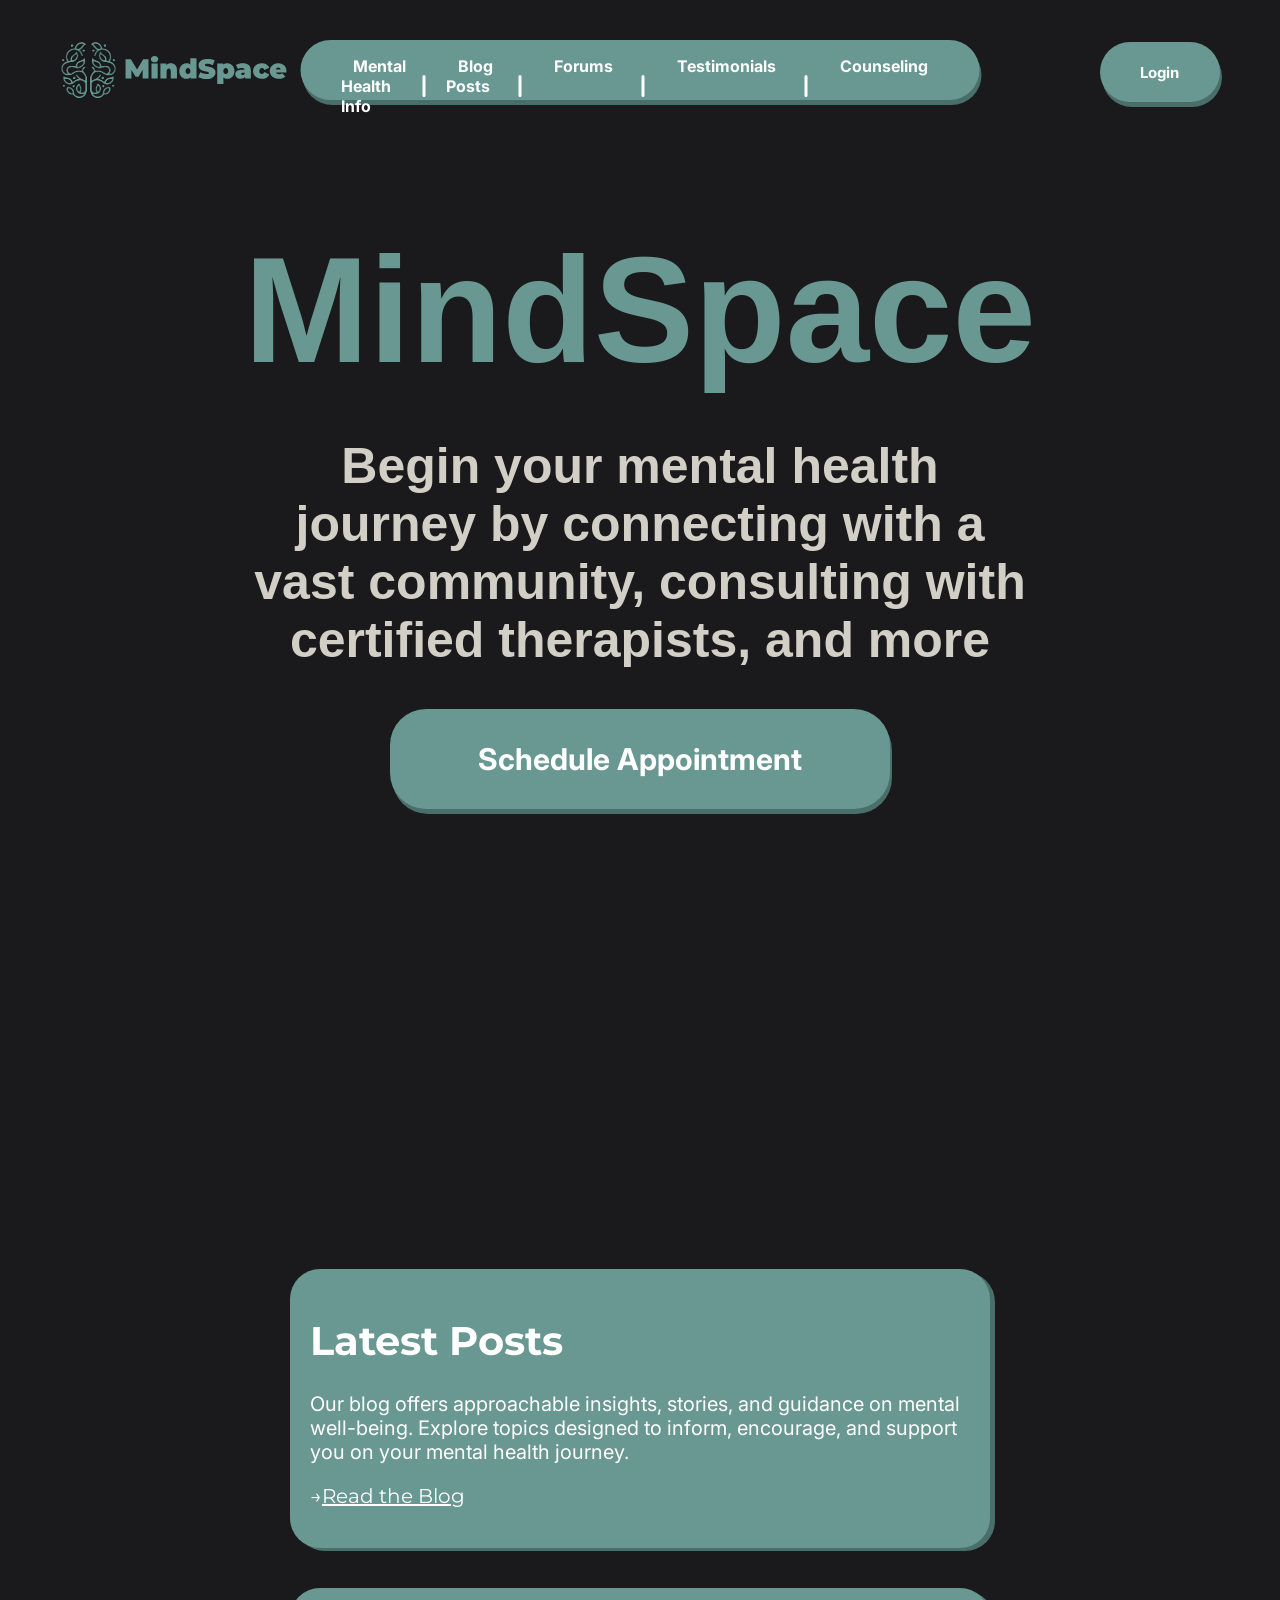
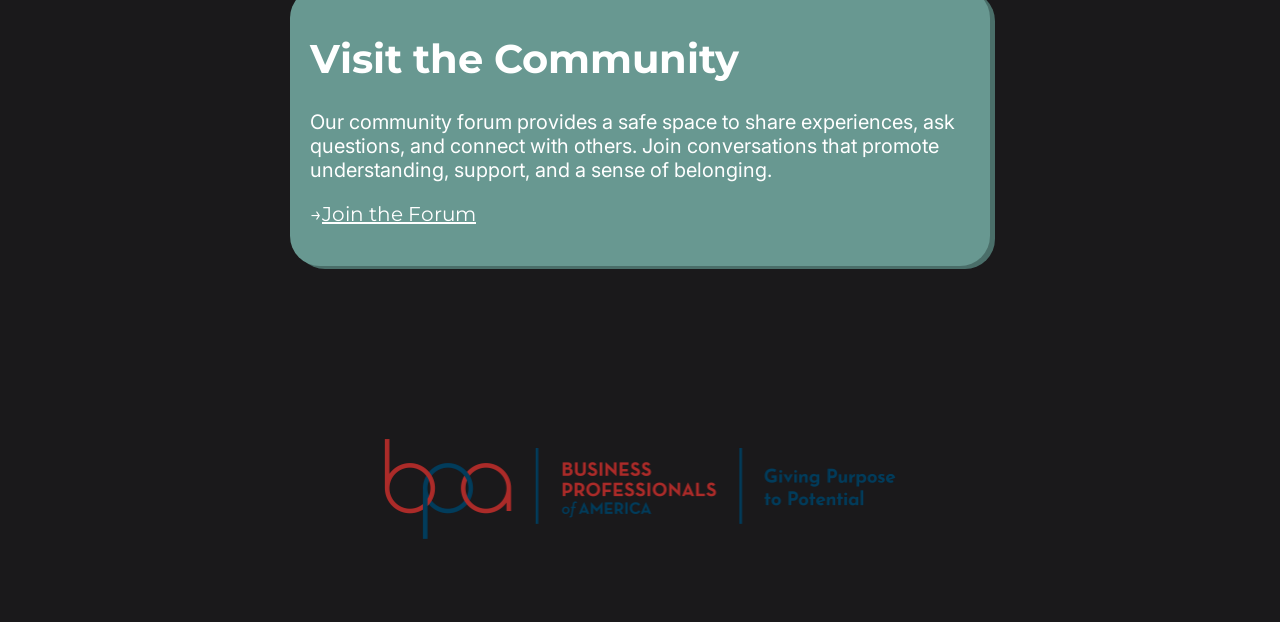
==== commit 4716199e: "Fixed Menu issues" ====
--- a/index.html
+++ b/index.html
@@ -42,6 +42,7 @@
                 <li><a href="pages/blogs.html">Blog Posts</a></li>
                 <li><a href="pages/forums.html">Forums</a></li>
                 <li><a href="pages/testimonials.html">Testimonials</a></li>
+                <li><a href="https://www.therapynotes.com">Counseling</a></li>
             </ul>
         </div>
     </div>
--- a/css/main.css
+++ b/css/main.css
@@ -79,14 +79,19 @@
     font-family: "Inter", sans-serif;
     font-style: normal;
     font-weight: Bold;
-    transition: color 0.3s ease;
+    padding: 10px 12px;
+    border-radius: 20px;               /* pill shape */
+    transition: 
+        background 0.15s ease-in-out,
+        transform 0.2s ease-in-out;
 }
 .navbar ul li {
     position: relative;
     padding: 0 20px; /* spacing between text & divider */
 }
 .navbar ul li a:hover {
-    color: white;             
+    background: #4a6e69; /* soft white glow */
+    transform: translateY(-1px);           
 }
 
 .overlay-menu ul li {
@@ -368,7 +373,7 @@
     position: relative;
     align-items: center;
     width: 100%;
-    margin: 20px 0 50px 0;
+    margin: 20px 0 5px 0;
     overflow: hidden;
 }
 .disorder-wrapper{
@@ -451,6 +456,7 @@
 .dot.active {
     background: white;
 }
+
 .arrow {
     cursor: pointer;
     user-select: none;
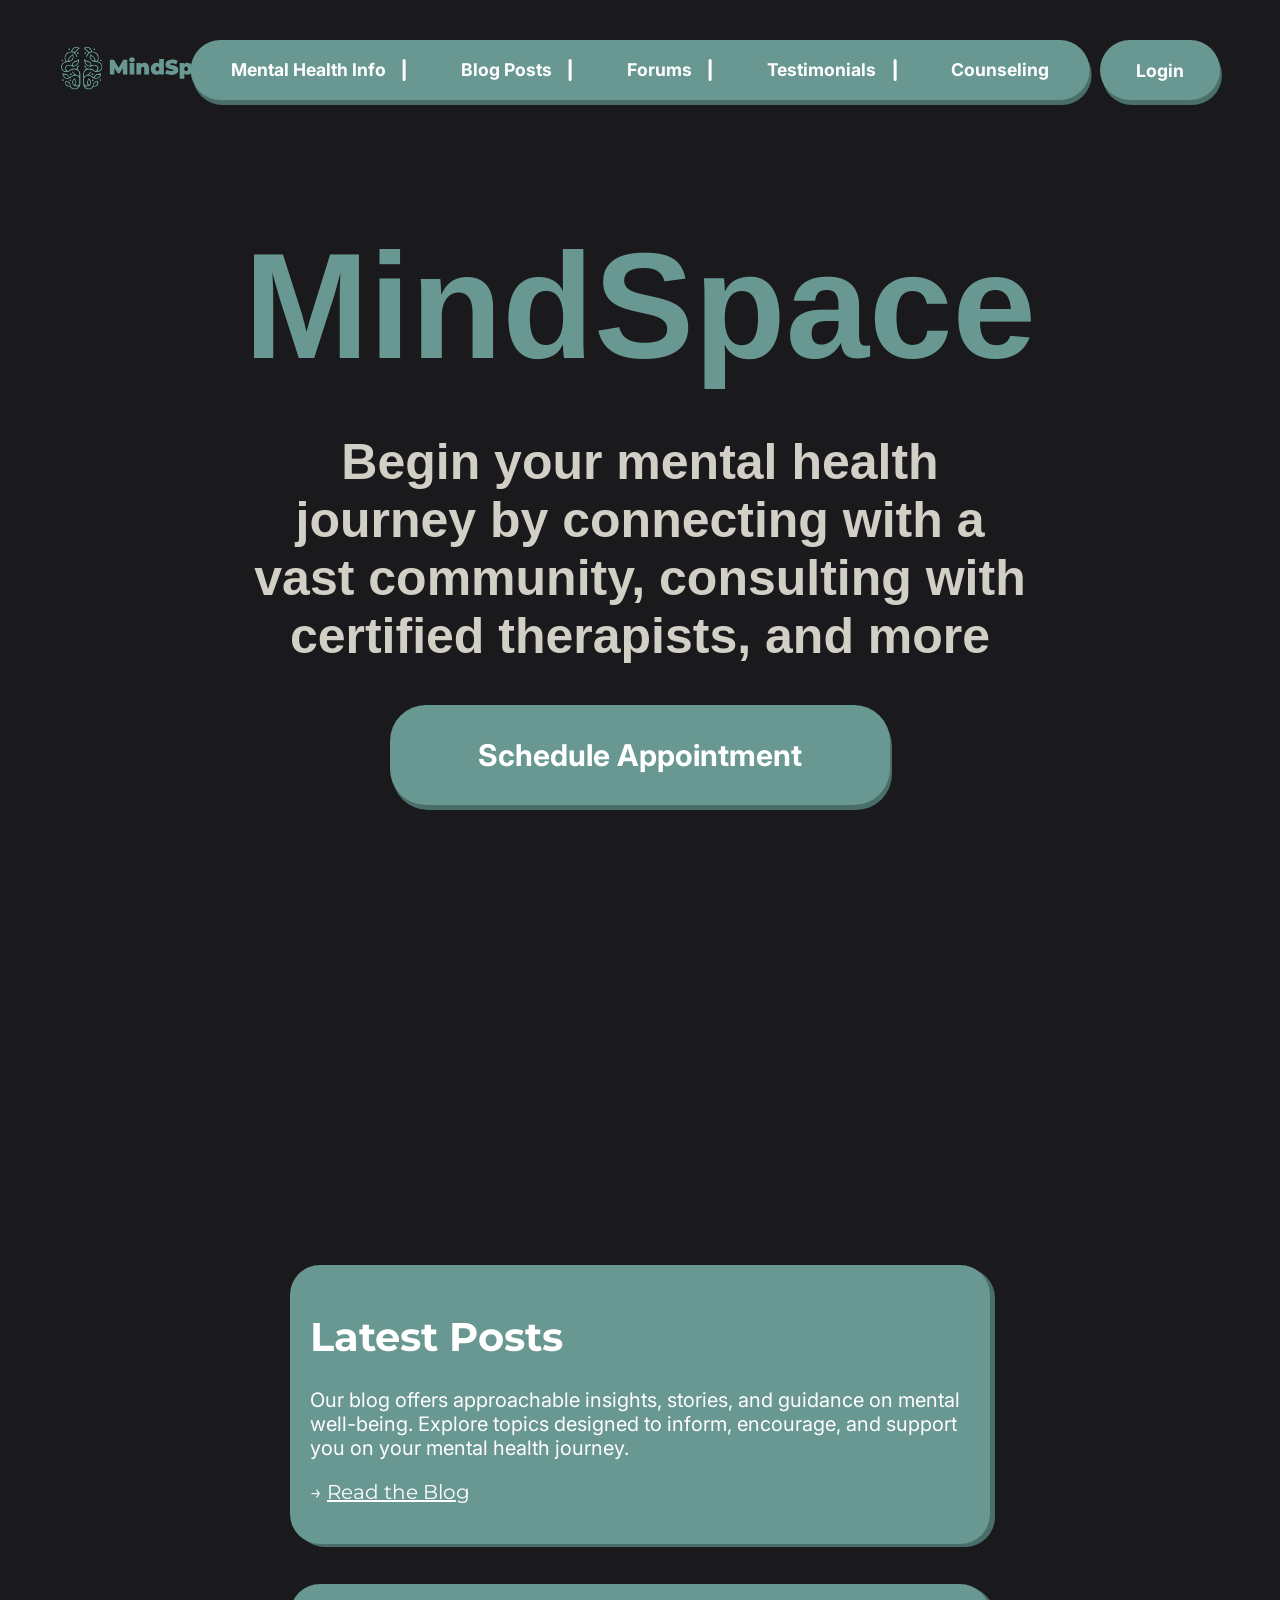
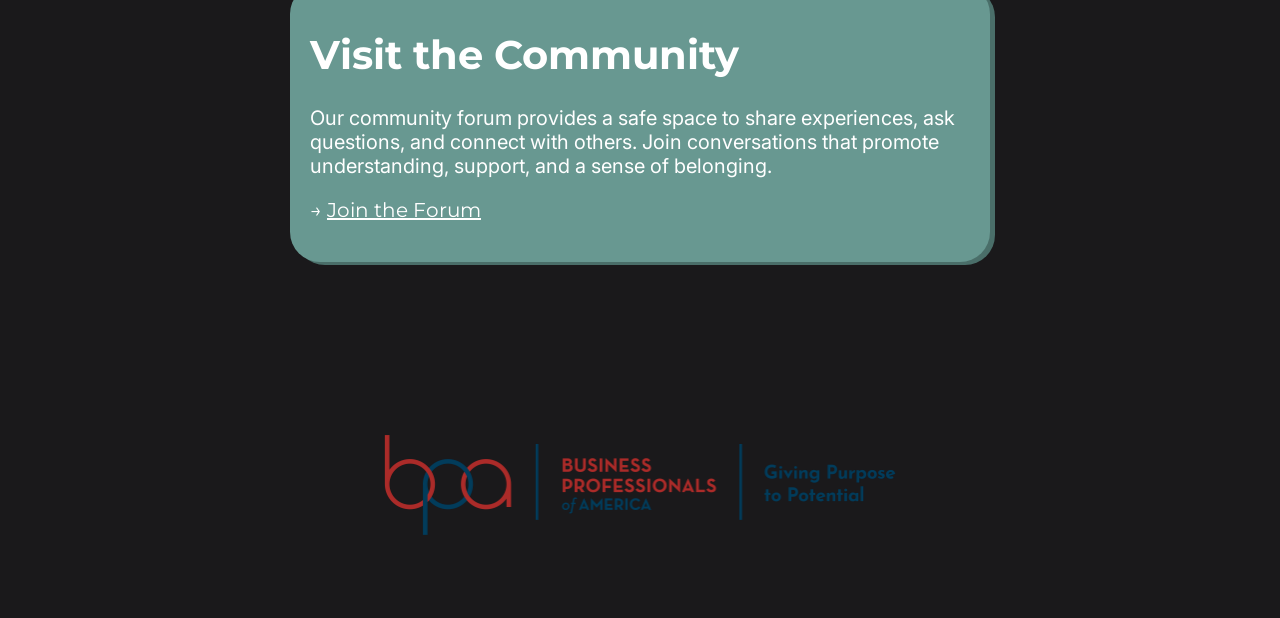
==== commit ff72ecbc: "Mobile Integration" ====
--- a/index.html
+++ b/index.html
@@ -6,15 +6,16 @@
     <link rel="icon" href="assets/mindspace-logo.PNG" type="image/png">
     <link rel="stylesheet" href="css/theme.css">
     <link rel="stylesheet" href="css/main.css">
-<link rel="preconnect" href="https://fonts.googleapis.com">
-<link rel="preconnect" href="https://fonts.gstatic.com" crossorigin>
-<link href="https://fonts.googleapis.com/css2?family=Inter:ital,opsz,wght@0,14..32,100..900;1,14..32,100..900&family=Montserrat:ital,wght@0,100..900;1,100..900&display=swap" rel="stylesheet">
+    <link rel="preconnect" href="https://fonts.googleapis.com">
+    <link rel="preconnect" href="https://fonts.gstatic.com" crossorigin>
+    <link href="https://fonts.googleapis.com/css2?family=Inter:ital,opsz,wght@0,14..32,100..900;1,14..32,100..900&family=Montserrat:ital,wght@0,100..900;1,100..900&display=swap" rel="stylesheet">
 </head>
 <body>
-    <header>
+
+<header>
     <div class="header-wrapper">
         <div class="logo-wrapper">
-        <a class="logo" href="index.html" ><img src="assets/logo-withtname.svg"></a>
+            <a class="logo" href="index.html"><img src="assets/logo-withtname.svg"></a>
         </div>
         <div class="nav-wrapper">
             <nav class="navbar">
@@ -28,62 +29,65 @@
             </nav>
         </div>
         <div class="login-btn-wrapper">
-            <a href="pages/login.html" class="login-direct">Login</a>
-        </div>
-
-        <div class="hamburger">
-            <span></span>
-            <span></span>
-            <span></span>
-        </div>
-        <div class="overlay-menu">
-            <ul>
-                <li><a href="pages/mental-health-info.html">Mental Health Info</a></li>
-                <li><a href="pages/blogs.html">Blog Posts</a></li>
-                <li><a href="pages/forums.html">Forums</a></li>
-                <li><a href="pages/testimonials.html">Testimonials</a></li>
-                <li><a href="https://www.therapynotes.com">Counseling</a></li>
-            </ul>
+            <a href="pages/login.html" class="login-direct" id="loginBtn">Login</a>
         </div>
     </div>
-    </header>
-</body>
+</header>
+
 <div class="hero">
-    <h1 class="cname obj">
-        MindSpace
-    </h1>
-    <h3 class ="obj" id="description1">
+    <h1 class="cname obj">MindSpace</h1>
+    <h3 class="obj" id="description1">
         Begin your mental health journey by connecting with a vast community, consulting with certified therapists, and more
     </h3>
+
     <div class="schedule-wrapper obj">
         <a href="pages/schedule.html" class="schedule-button">Schedule Appointment</a>
     </div>
+
     <div class="additionalinfo">
         <div class="box obj">
-            <h1 class="hpbox-header">
-                Latest Posts
-            </h1>
+            <h1 class="hpbox-header">Latest Posts</h1>
             <p class="hpbox-text">
                 Our blog offers approachable insights, stories, and guidance on mental well-being. Explore topics designed to inform, encourage, and support you on your mental health journey.
             </p>
             <p class="hpbox-linkmsg">
-                →<a class="hpbox-link" href="pages/blogs.html">Read the Blog</a>
+                → <a class="hpbox-link" href="pages/blogs.html">Read the Blog</a>
             </p>
         </div>
+
         <div class="box obj">
-            <h1 class="hpbox-header">
-                Visit the Community
-            </h1>
+            <h1 class="hpbox-header">Visit the Community</h1>
             <p class="hpbox-text">
-                Our community forum provides a safe space to share experiences, ask questions, and connect with others. Join conversations that promote understanding, support, and a sense of belonging.            </p>
+                Our community forum provides a safe space to share experiences, ask questions, and connect with others. Join conversations that promote understanding, support, and a sense of belonging.
+            </p>
             <p class="hpbox-linkmsg">
-                →<a class="hpbox-link" href="pages/forums.html">Join the Forum</a>
+                → <a class="hpbox-link" href="pages/forums.html">Join the Forum</a>
             </p>
         </div>
     </div>
+
     <img id="bpalogo" src="assets/bpalogo.png">
 </div>
-<script src="js/smooth-scroll.js">
+
+<script src="js/smooth-scroll.js"></script>
+
+<script>
+(function() {
+    const token = localStorage.getItem("token");
+    const loginBtn = document.getElementById("loginBtn");
+
+    if (token) {
+        loginBtn.textContent = "Log out";
+        loginBtn.removeAttribute("href");
+        loginBtn.style.cursor = "pointer";
+
+        loginBtn.addEventListener("click", () => {
+            localStorage.removeItem("token");
+            location.reload();
+        });
+    }
+})();
 </script>
 
-</html>+</body>
+</html>
--- a/css/main.css
+++ b/css/main.css
@@ -79,19 +79,14 @@
     font-family: "Inter", sans-serif;
     font-style: normal;
     font-weight: Bold;
-    padding: 10px 12px;
-    border-radius: 20px;               /* pill shape */
-    transition: 
-        background 0.15s ease-in-out,
-        transform 0.2s ease-in-out;
+    transition: color 0.3s ease;
 }
 .navbar ul li {
     position: relative;
     padding: 0 20px; /* spacing between text & divider */
 }
 .navbar ul li a:hover {
-    background: #4a6e69; /* soft white glow */
-    transform: translateY(-1px);           
+    color: white;             
 }
 
 .overlay-menu ul li {
@@ -373,7 +368,7 @@
     position: relative;
     align-items: center;
     width: 100%;
-    margin: 20px 0 5px 0;
+    margin: 20px 0 50px 0;
     overflow: hidden;
 }
 .disorder-wrapper{
@@ -456,7 +451,6 @@
 .dot.active {
     background: white;
 }
-
 .arrow {
     cursor: pointer;
     user-select: none;
@@ -673,7 +667,8 @@
     width: fit-content;
 }
 /* =========================
-   USER INFO (THREAD / REPLY)*/
+   USER INFO (THREAD / REPLY)
+========================= */
 .forums-entry-userinfo,
 .forums-post-userinfo {
     display: flex;
@@ -714,7 +709,8 @@
 }
 
 /* =========================
-   LAYOUT*/
+   LAYOUT
+========================= */
 .hero-forums {
     background-color:#689891;
     padding: 30px 60px;
@@ -858,7 +854,8 @@
 }
 
 /* =========================
-   INPUTS*/
+   INPUTS
+========================= */
 .forums-textbox {
     width: 100%;
     min-height: 4em;
@@ -877,7 +874,8 @@
 }
 
 /* =========================
-   POSTS / THREADS / REPLIES*/
+   POSTS / THREADS / REPLIES
+========================= */
 .forums-post-wrapper {
     margin-top: 3em;
 }
@@ -912,7 +910,8 @@
 }
 
 /* =========================
-   ACTION BUTTONS*/
+   ACTION BUTTONS
+========================= */
 .forum-entry-actions,
 .forums-post-actions {
     display: flex;
@@ -951,7 +950,8 @@
 }
 
 /* =========================
-   DIVIDERS*/
+   DIVIDERS
+========================= */
 .post-divider {
     border: none;
     border-top: 1px solid #555;
@@ -959,7 +959,8 @@
 }
 
 /* =========================
-   COMMENT INPUT*/
+   COMMENT INPUT
+========================= */
 .comment-input {
     background-color: #292929;
     margin: 3em 0;
@@ -981,7 +982,8 @@
 }
 
 /* =========================
-   ICON ROTATIONS*/
+   ICON ROTATIONS
+========================= */
 #submit-forum-post-arrow,
 #submit-comment-post-arrow {
     transform: rotate(90deg);
@@ -989,8 +991,9 @@
     border: none;
 }
 
-/* ========================= 
-   MISC*/
+/* =========================
+   MISC
+========================= */
 #forums-action-btn-image {
     font-family: "Inter", sans-serif;
     font-size: 1.25em;
@@ -1015,8 +1018,8 @@
 path {
     fill: white!important;
     stroke: #202020;
-    transition: fill 0.2s; 
-    cursor: pointer;      
+    transition: fill 0.2s; /* explicitly say "fill" */
+    cursor: pointer;       /* optional: shows pointer on hover */
     pointer-events: all;  
 }
 .hotline-container h1{
@@ -1117,3 +1120,118 @@
     width: 80%
 
 }
+
+/* NAV RESPONSIVE SCALING */
+:root {
+    --nav-base-size: 1rem;
+    --nav-scale-large: 1.1rem;
+    --nav-scale-medium: 0.95rem;
+    --nav-scale-small: 0.82rem;
+}
+
+/* Default desktop */
+.navbar ul {
+    display: flex;
+    gap: 2.2rem;
+    font-size: var(--nav-scale-large);
+    white-space: nowrap;   
+}
+
+.navbar {
+    position: fixed;
+    top: 40px; 
+}
+
+.logo-wrapper img {
+    height: 2.85rem;
+    width: auto;
+}
+
+.login-direct {
+    font-size: var(--nav-scale-large);
+    padding: 0.45rem 1.2rem;
+}
+
+/* Large tablets */
+@media (max-width: 1200px) {
+    .navbar ul {
+        font-size: var(--nav-base-size);
+        gap: 1.8rem;
+    }
+    .login-direct {
+        font-size: var(--nav-base-size);
+    }
+    .logo-wrapper img {
+        height: 2.6rem;
+    }
+}
+
+/* Mid tablets */
+@media (max-width: 980px) {
+    .navbar ul {
+        font-size: var(--nav-scale-medium);
+        gap: 1.5rem;
+    }
+    .login-direct {
+        font-size: var(--nav-scale-medium);
+        padding: 0.4rem 1rem;
+    }
+    .logo-wrapper {
+        position: relative;
+        height: 2.4rem;
+        top: -30px;
+    }
+    .navbar {
+        position: fixed;
+        top: 85px; 
+    }
+    .login-btn-wrapper {
+        position: relative;
+        top: -30px; /* moves it up */
+    }
+    .world-map {
+        position: relative;
+        top: 100px
+    }
+}
+
+/* Mobile landscape / small tablets */
+@media (max-width: 760px) {
+    .navbar ul {
+        font-size: var(--nav-scale-small);
+        gap: 1.1rem;
+    }
+    .login-direct {
+        font-size: var(--nav-scale-small);
+        padding: 0.35rem 0.85rem;
+    }
+    .logo-wrapper {
+        position: relative;
+        height: 2.1rem;
+        top: -30px;
+    }
+    .navbar {
+        position: fixed;
+        top: 85px; 
+    }
+    .login-btn-wrapper {
+        position: relative;
+        top: -30px; /* moves it up */
+    }
+    .world-map{
+        position: relative;
+        top: 100px
+    }
+}
+
+/* Very small, still keeps single line */
+@media (max-width: 620px) {
+    header .header-wrapper {
+        flex-wrap: wrap;
+    }
+    .navbar ul {
+        flex: 0 0 100%;
+        justify-content: center;
+        margin-top: 0.6rem;
+    }
+}
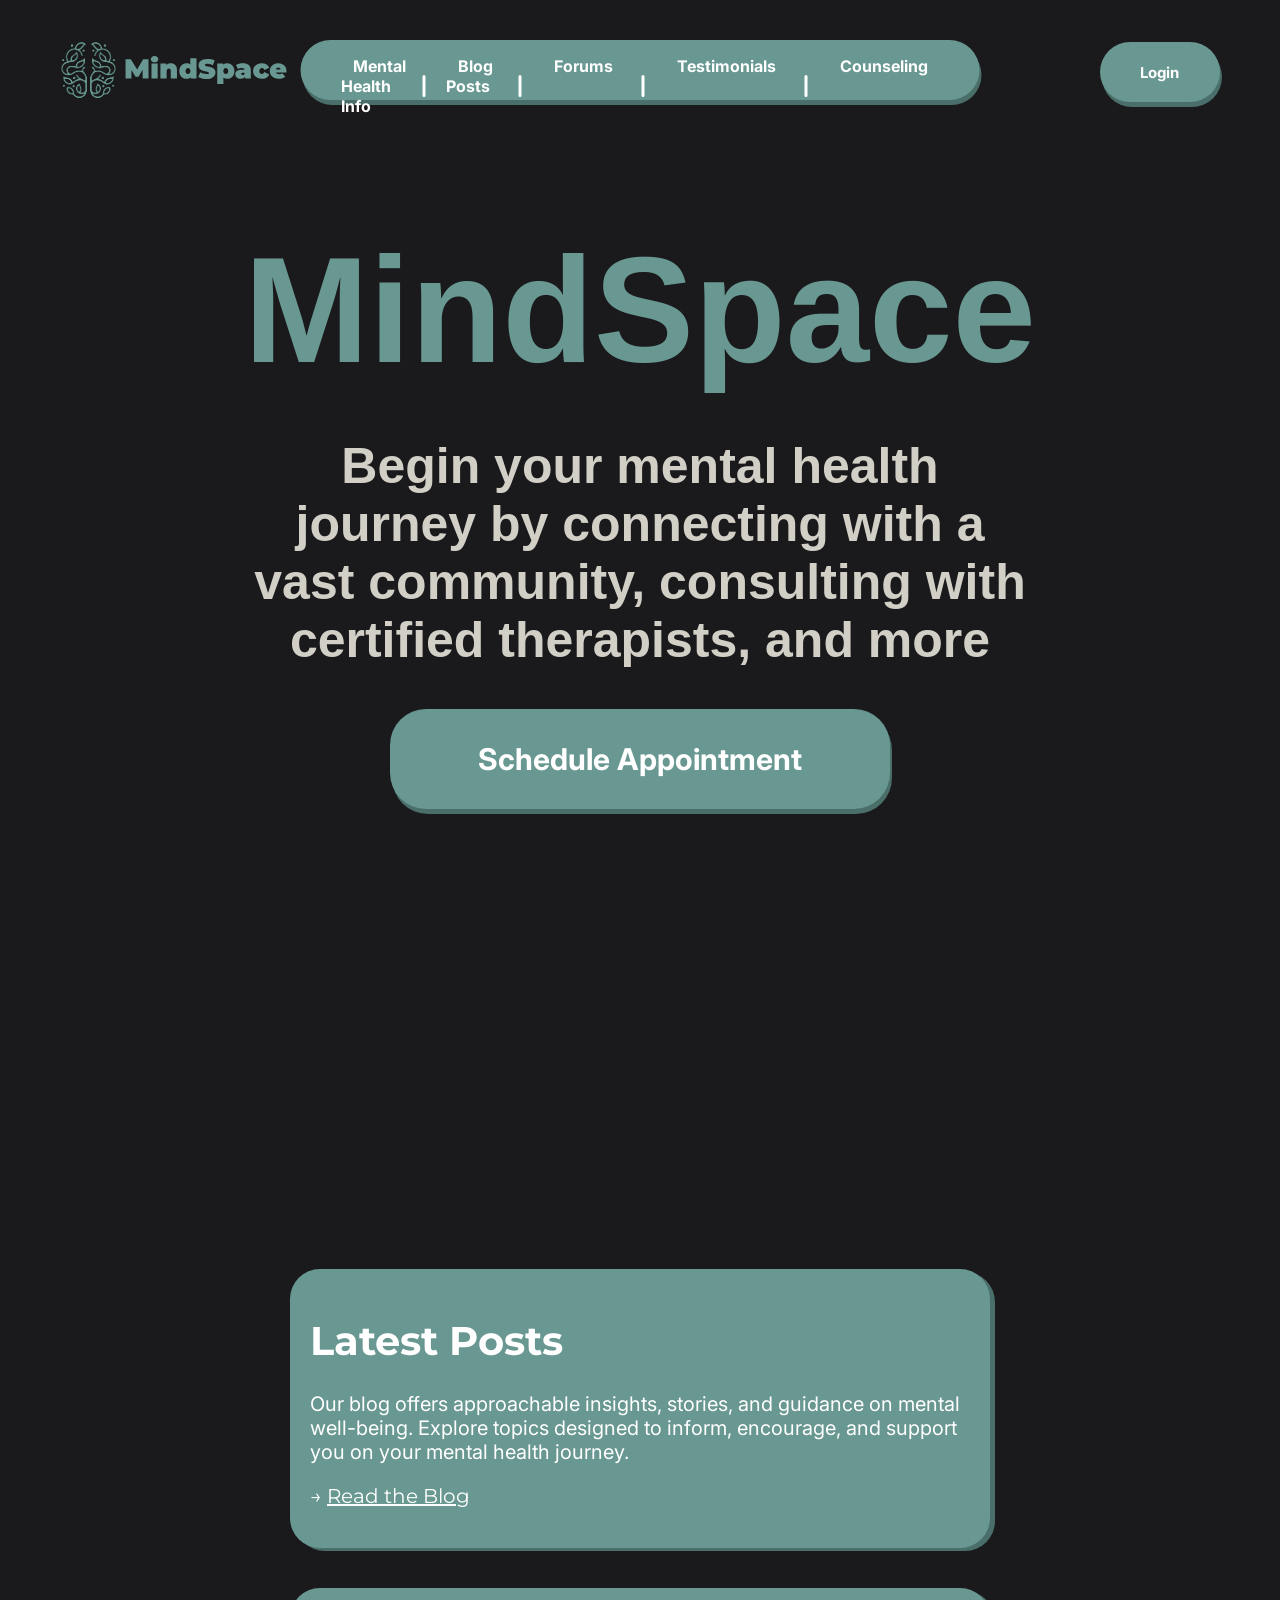
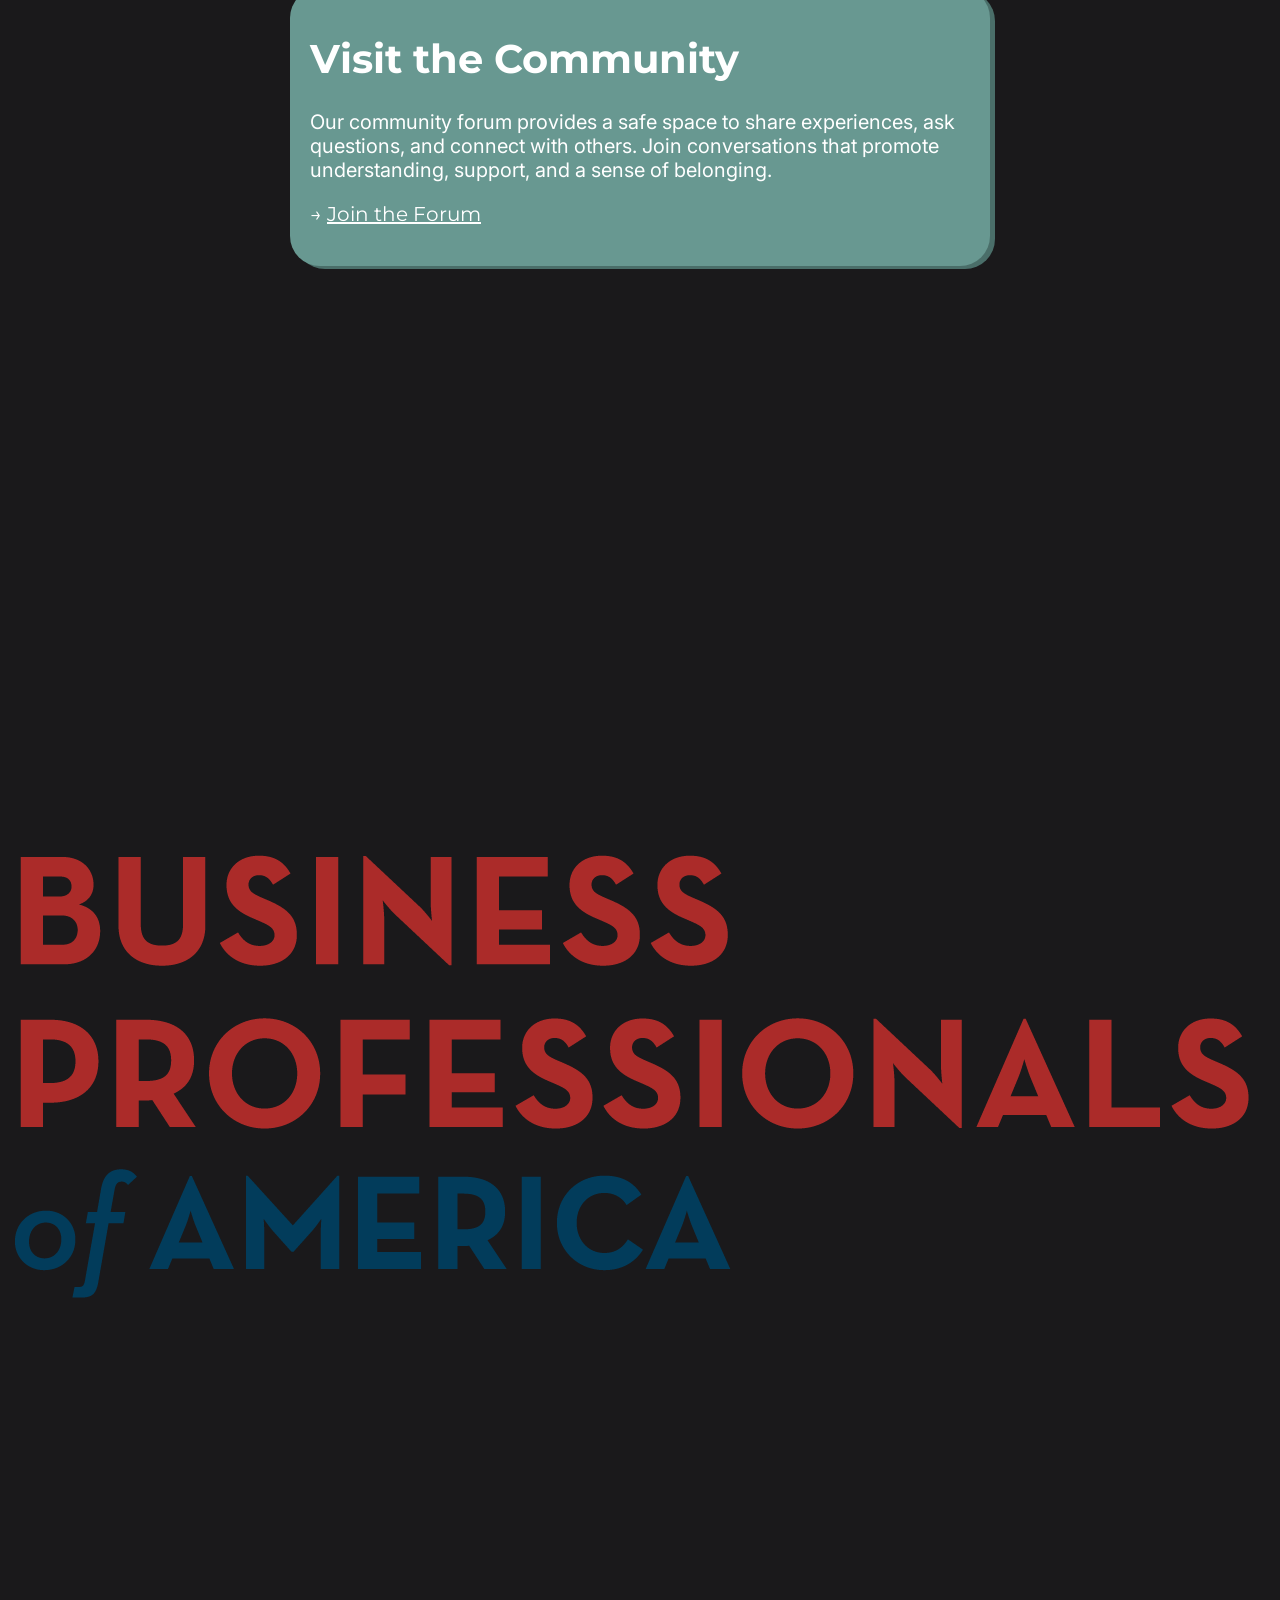
==== commit dd30bece: "Merge branch 'Main' into pr/14" ====
--- a/index.html
+++ b/index.html
@@ -29,7 +29,22 @@
             </nav>
         </div>
         <div class="login-btn-wrapper">
-            <a href="pages/login.html" class="login-direct" id="loginBtn">Login</a>
+            <a href="pages/login.html" class="login-direct">Login</a>
+        </div>
+
+        <div class="hamburger">
+            <span></span>
+            <span></span>
+            <span></span>
+        </div>
+        <div class="overlay-menu">
+            <ul>
+                <li><a href="pages/mental-health-info.html">Mental Health Info</a></li>
+                <li><a href="pages/blogs.html">Blog Posts</a></li>
+                <li><a href="pages/forums.html">Forums</a></li>
+                <li><a href="pages/testimonials.html">Testimonials</a></li>
+                <li><a href="https://www.therapynotes.com">Counseling</a></li>
+            </ul>
         </div>
     </div>
 </header>
--- a/css/main.css
+++ b/css/main.css
@@ -79,14 +79,19 @@
     font-family: "Inter", sans-serif;
     font-style: normal;
     font-weight: Bold;
-    transition: color 0.3s ease;
+    padding: 10px 12px;
+    border-radius: 20px;               /* pill shape */
+    transition: 
+        background 0.15s ease-in-out,
+        transform 0.2s ease-in-out;
 }
 .navbar ul li {
     position: relative;
     padding: 0 20px; /* spacing between text & divider */
 }
 .navbar ul li a:hover {
-    color: white;             
+    background: #4a6e69; /* soft white glow */
+    transform: translateY(-1px);           
 }
 
 .overlay-menu ul li {
@@ -368,7 +373,7 @@
     position: relative;
     align-items: center;
     width: 100%;
-    margin: 20px 0 50px 0;
+    margin: 20px 0 5px 0;
     overflow: hidden;
 }
 .disorder-wrapper{
@@ -451,6 +456,7 @@
 .dot.active {
     background: white;
 }
+
 .arrow {
     cursor: pointer;
     user-select: none;
@@ -612,6 +618,7 @@
 .card p{
     font-size: 0.3em;  
     margin: 0;
+    margin-left: 1.5em;
     text-align: left;
     color: white;
     text-overflow: ellipsis; 
@@ -625,13 +632,14 @@
 #quote{
     font-size: 2em;         
     line-height: 1;
+    max-width: 0.8em;
     font-family: "Montserrat", sans-serif;
 }
 
 .card > span {
     display: flex;          
     align-items: center;
-    margin: 0.2em 0.2em 0.2em 0;
+    margin: 0.2em 0.2em 0.2em 0.5em;
     font-family: "Inter", sans-serif;
     gap: 0.2em;
     text-align: left;
@@ -667,8 +675,7 @@
     width: fit-content;
 }
 /* =========================
-   USER INFO (THREAD / REPLY)
-========================= */
+   USER INFO (THREAD / REPLY)*/
 .forums-entry-userinfo,
 .forums-post-userinfo {
     display: flex;
@@ -709,8 +716,7 @@
 }
 
 /* =========================
-   LAYOUT
-========================= */
+   LAYOUT*/
 .hero-forums {
     background-color:#689891;
     padding: 30px 60px;
@@ -848,14 +854,9 @@
     gap: 2em;
     justify-content: flex-start;
 }
-
 .forums-textbox-container {
     flex: 1;
 }
-
-/* =========================
-   INPUTS
-========================= */
 .forums-textbox {
     width: 100%;
     min-height: 4em;
@@ -873,9 +874,76 @@
     box-sizing: border-box;
 }
 
+
+#forums.pfp{
+    font-size: 0.3em;  
+    margin: 0;
+    margin-left: 1.5em;
+    text-align: left;
+    color: white;
+    text-overflow: ellipsis; 
+    flex: 1; 
+    font-family: "Inter", sans-serif;
+    font-weight: Bold;
+}
+
+#forum-entry-actions > div:not(.forums-postbutton){
+    display: flex;
+    gap: 1em;
+}
+.forums-postbutton {
+  margin-left: auto;
+  display: flex;
+  align-items: center;
+}
+.forums-post-userinfo {
+    display: flex;
+    align-items: center;
+    gap: 1em; /* space between pfp and details */
+}
+
+.forums-post-pfp {
+    width: 50px;
+    height: 50px;
+    border-radius: 50%;
+    object-fit: cover;
+    flex-shrink: 0;
+}
+
+.forums-post-details {
+    display: flex;
+    flex-direction: column;
+    justify-content: center;
+}
+
+.forums-username {
+    font-size: 1rem;
+    margin: 0;
+    color: white;
+}
+.forums-post-content{
+    margin: 1em 0;
+}
+.forums-time {
+    font-size: 0.8rem;
+    margin: 0;
+    color: #ccc;
+}
+.forums-post{
+    background-color: #292929;
+    border-radius: 3em;
+    padding: 3em;
+    display: flex;
+    margin: 3em auto;
+    display: flex;
+    flex-direction: column;
+}   
+.forums-post-actions {
+    display: flex;
+    gap: 1em; /* space between buttons */
+    margin-top: 0.5em;
 /* =========================
-   POSTS / THREADS / REPLIES
-========================= */
+   POSTS / THREADS / REPLIES*/
 .forums-post-wrapper {
     margin-top: 3em;
 }
@@ -910,8 +978,7 @@
 }
 
 /* =========================
-   ACTION BUTTONS
-========================= */
+   ACTION BUTTONS*/
 .forum-entry-actions,
 .forums-post-actions {
     display: flex;
@@ -944,14 +1011,73 @@
     background: #3f3f3f;
 }
 
+.action-btn .count {
+    font-weight: bold;
+}
+.post-divider {
+    border: none;        /* remove default border */
+    border-top: 1px solid #555; /* horizontal line */
+    margin: 1em 0;     /* spacing above and below */
+}
+.action-btn-img{
+    background-color: none;
+    max-width: 2em;
+}
+.forums-user-details,.forums-post-details {
+    font-family: "Inter", sans-serif;
+    font-size: 0.9em;
+}
+.forums-post-wrapper{
+}
+.forums-post-wrapper .comment{
+    transform: translatex(+10%);
+    background-color:#292929;
+    padding: 3em;
+    border-radius: 2em;
+}
+.forums-post-wrapper .comment::before {
+    content: "";
+    position: absolute;
+
+    /* position to the left of comment */
+    left: -2.5em;
+    top: -2.5em;
+    border-bottom-left-radius: 6px;
+
+
+    width: 2em;   /* horizontal part */
+    height: 7.5em;    /* vertical part */
+
+    border-left: 2px solid #555;
+    border-bottom: 2px solid #555;
+}
+.forums-comments {
+  margin-left: 3em;
+  display: flex;
+  flex-direction: column;
+  gap: 1em;
+}
+
+.comment-input textarea {
+  width: 100%;
+  resize: none;
+  background: #1a191b;
+  color: white;
+  border-radius: 1em;
+  padding: 1em;
+}
+
+.hidden {
+  display: none;
+}
+.comment-input{
 .action-btn-img {
     max-width: 2em;
     pointer-events: none;
 }
 
 /* =========================
-   DIVIDERS
-========================= */
+   DIVIDERS*/
 .post-divider {
     border: none;
     border-top: 1px solid #555;
@@ -959,14 +1085,35 @@
 }
 
 /* =========================
-   COMMENT INPUT
-========================= */
+   COMMENT INPUT*/
 .comment-input {
     background-color: #292929;
     margin: 3em 0;
     padding: 3em;
     border-radius: 3em;
 }
+#forums-action-btn-image{
+    font-family: "Inter", sans-serif;
+    font-size: 1.25em;
+    color:#aaa;
+}
+#submit-forum-post-arrow{
+    transform: rotate(90deg); 
+}
+.submit-comment{
+    background: transparent;
+    border: none;
+    border-radius: 6px;
+}
+.submit-comment img{
+    background: transparent;
+    pointer-events: none;
+}
+#submit-comment-post-arrow{
+    transform: rotate(90deg); 
+    background: transparent;
+    border: none;
+    transition: background 0.2s ease;
 
 .comment-input textarea {
     width: 100%;
@@ -982,8 +1129,7 @@
 }
 
 /* =========================
-   ICON ROTATIONS
-========================= */
+   ICON ROTATIONS*/
 #submit-forum-post-arrow,
 #submit-comment-post-arrow {
     transform: rotate(90deg);
@@ -991,9 +1137,8 @@
     border: none;
 }
 
-/* =========================
-   MISC
-========================= */
+/* ========================= 
+   MISC*/
 #forums-action-btn-image {
     font-family: "Inter", sans-serif;
     font-size: 1.25em;
